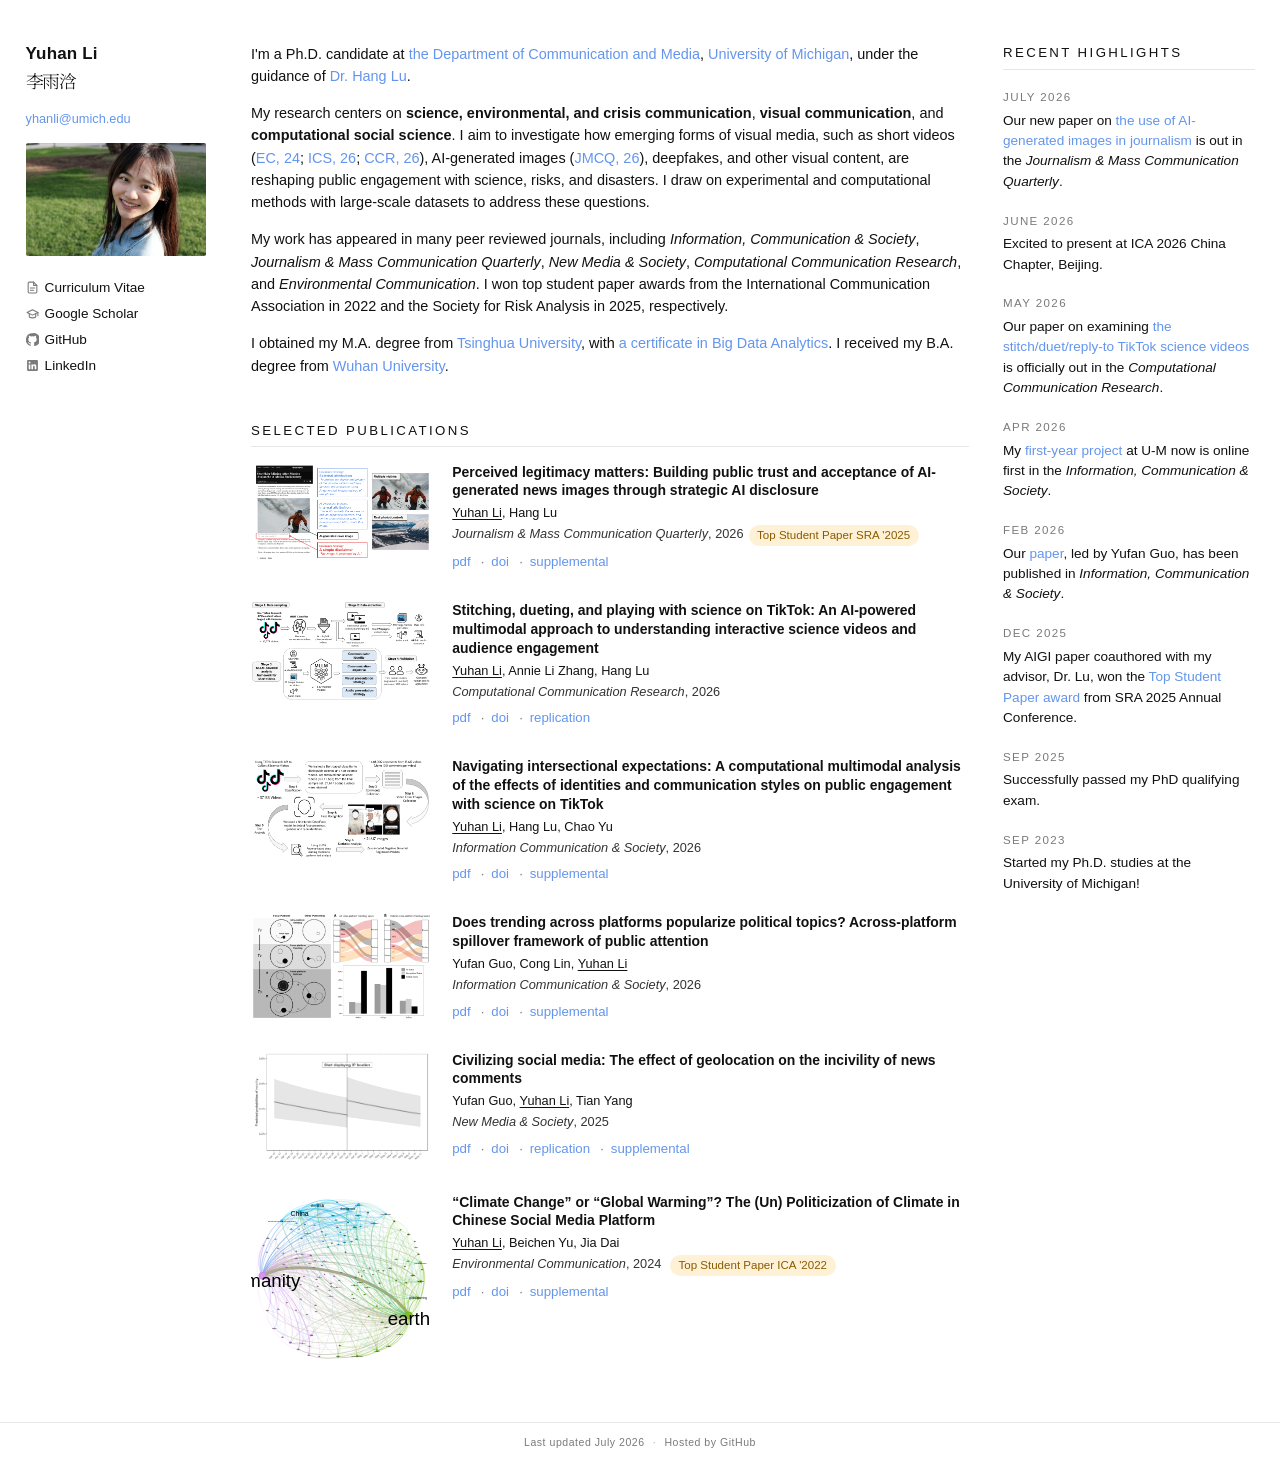
==== index.html @ 1b11efc3 "CV update" ====
<!DOCTYPE html>
<html lang="en">
<head>
  <meta charset="UTF-8" />
  <meta name="viewport" content="width=device-width, initial-scale=1.0" />

  <!-- Google Search Console ownership verification -->
  <meta name="google-site-verification" content="H9yh9WK4cH28uIV-vnP-kBdtT8scA686R8PiDE3SAw4" />

  <!-- ===== SEO: title & description shown in Google results ===== -->
  <title>Yuhan Li (李雨浛) — PhD Candidate, Communication and Media, University of Michigan</title>
  <meta name="description" content="Yuhan Li (李雨浛) is a PhD candidate in the Department of Communication and Media at the University of Michigan. Her research focuses on science, environmental, and crisis communication, and computational social science." />
  <meta name="keywords" content="Yuhan Li, 李雨浛, University of Michigan, UMich, PhD Communication, science communication, environmental communication, crisis communication, computational social science, Hang Lu" />
  <meta name="author" content="Yuhan Li" />
  <link rel="canonical" href="https://yuhanli1998.github.io/" />

  <!-- ===== Open Graph — controls the preview when link is shared on
                LinkedIn / Twitter / Facebook / iMessage ===== -->
  <meta property="og:type" content="profile" />
  <meta property="og:title" content="Yuhan Li (李雨浛) — PhD Candidate, University of Michigan" />
  <meta property="og:description" content="PhD candidate in Communication and Media at the University of Michigan. Research on science, environmental, and crisis communication, and computational social science." />
  <meta property="og:url" content="https://yuhanli1998.github.io/" />
  <meta property="og:image" content="https://yuhanli1998.github.io/images/portrait.jpg" />
  <meta property="og:locale" content="en_US" />
  <meta property="profile:first_name" content="Yuhan" />
  <meta property="profile:last_name" content="Li" />
  <meta name="twitter:card" content="summary_large_image" />
  <meta name="twitter:title" content="Yuhan Li — PhD Candidate, University of Michigan" />
  <meta name="twitter:description" content="Research on science, environmental, and crisis communication, and computational social science." />
  <meta name="twitter:image" content="https://yuhanli1998.github.io/images/portrait.jpg" />

  <!-- ===== Structured data (JSON-LD): tells Google "this page is
                about a person" and lists affiliations + linked profiles.
                Powers the Knowledge Panel / rich results. ===== -->
  <script type="application/ld+json">
  {
    "@context": "https://schema.org",
    "@type": "Person",
    "name": "Yuhan Li",
    "alternateName": "李雨浛",
    "url": "https://yuhanli1998.github.io/",
    "image": "https://yuhanli1998.github.io/images/portrait.jpg",
    "email": "mailto:yhanli@umich.edu",
    "jobTitle": "PhD Candidate",
    "worksFor": {
      "@type": "CollegeOrUniversity",
      "name": "University of Michigan",
      "url": "https://umich.edu/",
      "department": {
        "@type": "Organization",
        "name": "Department of Communication and Media",
        "url": "https://lsa.umich.edu/comm"
      }
    },
    "alumniOf": [
      { "@type": "CollegeOrUniversity", "name": "Tsinghua University", "url": "https://www.tsinghua.edu.cn/en/" },
      { "@type": "CollegeOrUniversity", "name": "Wuhan University", "url": "https://en.whu.edu.cn/" }
    ],
    "sameAs": [
      "https://scholar.google.com/citations?user=RsxFXWIAAAAJ&hl=en",
      "https://github.com/YuhanLi1998",
      "https://www.linkedin.com/in/yuhan-li-8a6a14276/"
    ]
  }
  </script>

  <!-- Favicon: shown in browser tabs / bookmarks -->
  <link rel="icon" type="image/png" href="images/favicon.png" />
  <link rel="icon" sizes="32x32" href="images/favicon.png" />
  <link rel="icon" sizes="192x192" href="images/favicon.png" />
  <link rel="apple-touch-icon" href="images/favicon.png" />

  <link rel="preconnect" href="https://fonts.googleapis.com" />
  <link rel="preconnect" href="https://fonts.gstatic.com" crossorigin />
  <link href="https://fonts.googleapis.com/css2?family=Noto+Serif+SC:wght@300;400&amp;text=%E6%9D%8E%E9%9B%A8%E6%B5%9B&amp;display=swap" rel="stylesheet" />
  <link rel="stylesheet" href="css/style.css" />
</head>
<body>

<div class="page">

  <!-- ========== LEFT SIDEBAR: IDENTITY ========== -->
  <aside class="sidebar-left">
    <h1 class="id-name">Yuhan Li</h1>
    <div class="zh-name" aria-label="李雨浛">李雨浛</div>
    <a class="id-email" href="mailto:yhanli@umich.edu">yhanli@umich.edu</a>

    <div class="id-photo">
      <img src="images/portrait.jpg" alt="Yuhan Li" />
    </div>

    <ul class="id-links">
      <li>
        <a href="assets/YL_CV_July.pdf" target="_blank" aria-label="Curriculum Vitae">
          <svg viewBox="0 0 24 24" fill="none" stroke="currentColor" stroke-width="2" stroke-linecap="round" stroke-linejoin="round" aria-hidden="true">
            <path d="M14 2H6a2 2 0 0 0-2 2v16a2 2 0 0 0 2 2h12a2 2 0 0 0 2-2V8z"/>
            <polyline points="14 2 14 8 20 8"/>
            <line x1="8" y1="13" x2="16" y2="13"/>
            <line x1="8" y1="17" x2="14" y2="17"/>
          </svg>
          Curriculum Vitae
        </a>
      </li>
      <li>
        <a href="https://scholar.google.com/citations?user=RsxFXWIAAAAJ&hl=en" target="_blank" rel="noopener" aria-label="Google Scholar">
          <svg viewBox="0 0 24 24" fill="none" stroke="currentColor" stroke-width="2" stroke-linecap="round" stroke-linejoin="round" aria-hidden="true">
            <path d="M22 10 12 5 2 10l10 5 10-5z"/>
            <path d="M6 12v5c0 1.7 2.7 3 6 3s6-1.3 6-3v-5"/>
            <line x1="22" y1="10" x2="22" y2="16"/>
          </svg>
          Google Scholar
        </a>
      </li>
      <li>
        <a href="https://github.com/YuhanLi1998" target="_blank" rel="noopener" aria-label="GitHub">
          <svg viewBox="0 0 24 24" fill="currentColor" aria-hidden="true">
            <path d="M12 .3a12 12 0 0 0-3.8 23.4c.6.1.8-.3.8-.6v-2c-3.3.7-4-1.6-4-1.6-.6-1.4-1.4-1.8-1.4-1.8-1-.7.1-.7.1-.7 1.2 0 1.9 1.2 1.9 1.2 1 1.8 2.8 1.3 3.5 1 .1-.8.4-1.3.7-1.6-2.7-.3-5.5-1.3-5.5-6 0-1.2.5-2.3 1.3-3.1-.2-.4-.6-1.6 0-3.2 0 0 1-.3 3.4 1.2a11.5 11.5 0 0 1 6 0c2.3-1.5 3.3-1.2 3.3-1.2.7 1.6.2 2.8.1 3.2.9.8 1.3 1.9 1.3 3.2 0 4.6-2.8 5.6-5.5 5.9.5.4.9 1.2.9 2.4v3.5c0 .3.2.7.8.6A12 12 0 0 0 12 .3"/>
          </svg>
          GitHub
        </a>
      </li>
      <li>
        <a href="https://www.linkedin.com/in/yuhan-li-8a6a14276/" target="_blank" rel="noopener" aria-label="LinkedIn">
          <svg viewBox="0 0 24 24" fill="currentColor" aria-hidden="true">
            <path d="M20.5 2h-17A1.5 1.5 0 0 0 2 3.5v17A1.5 1.5 0 0 0 3.5 22h17a1.5 1.5 0 0 0 1.5-1.5v-17A1.5 1.5 0 0 0 20.5 2zM8 19H5v-9h3zM6.5 8.25A1.75 1.75 0 1 1 8.3 6.5a1.78 1.78 0 0 1-1.8 1.75zM19 19h-3v-4.74c0-1.42-.6-1.93-1.38-1.93A1.74 1.74 0 0 0 13 14.19a.66.66 0 0 0 0 .14V19h-3v-9h2.9v1.3a3.11 3.11 0 0 1 2.7-1.4c1.55 0 3.36.86 3.36 3.66z"/>
          </svg>
          LinkedIn
        </a>
      </li>
    </ul>
  </aside>

  <!-- ========== MAIN CONTENT ========== -->
  <main class="main">

    <!-- ABOUT -->
    <section id="about" class="bio-text">
      <p>
        I'm a Ph.D. candidate at <a href="https://lsa.umich.edu/comm" target="_blank" rel="noopener">the Department of Communication and Media</a>,
        <a href="https://umich.edu/" target="_blank" rel="noopener">University of Michigan</a>,
        under the guidance of <a href="https://lsa.umich.edu/comm/people/regular-faculty/hang-lu.html" target="_blank" rel="noopener">Dr. Hang Lu</a>.
      </p>
      <p>
        My research centers on <strong>science, environmental, and crisis communication</strong>, 
        <strong>visual communication</strong>, and <strong>computational social science</strong>. 
        I aim to investigate how emerging forms of visual media, such as short videos (<a href="https://www.tandfonline.com/doi/full/10.1080/17524032.2024.2327069" target="_blank" rel="noopener">EC, 24</a>; 
        <a href="https://www.tandfonline.com/doi/full/10.1080/1369118X.2026.2659280" target="_blank" rel="noopener">ICS, 26</a>; 
        <a href="https://doi.org/10.5117/CCR2026.4.2.LI" target="_blank" rel="noopener">CCR, 26</a>), 
        AI-generated images (<a href="https://journals.sagepub.com/doi/abs/10.1177/10776990261462536" target="_blank" rel="noopener">JMCQ, 26</a>), deepfakes, and other visual content, 
        are reshaping public engagement with science, risks, and disasters. 
        I draw on experimental and computational methods with large-scale datasets to address these questions.
      </p>
      <p>
        My work has appeared in many peer reviewed journals, including <i>Information, Communication & Society</i>, 
        <i>Journalism & Mass Communication Quarterly</i>, <i>New Media & Society</i>, <i>Computational Communication Research</i>, 
        and <i>Environmental Communication</i>. I won top student paper awards from the International Communication 
        Association in 2022 and the Society for Risk Analysis in 2025, respectively.
      </p>
      <p>
        I obtained my M.A. degree from <a href="https://www.tsjc.tsinghua.edu.cn/en/" target="_blank" rel="noopener">Tsinghua University</a>,
        with <a href="https://bigdata.tsinghua.edu.cn/en/" target="_blank" rel="noopener">a certificate in Big Data Analytics</a>.
        I received my B.A. degree from <a href="https://journal.whu.edu.cn/en/intro/brief" target="_blank" rel="noopener">Wuhan University</a>.
     </p> 
    </section>

    <!-- SELECTED PUBLICATIONS -->
    <h2 class="section-header" id="publications">Selected Publications</h2>

    <article class="pub-item">
      <div class="pub-thumb tint-1">
        <!-- Replace with: <img src="images/paper1.png" alt="Paper 1 figure" /> -->
        <img src="images/AIGI.png" alt="AIGI figure" />
        <span class="pub-link-overlay" aria-hidden="true">
          <svg viewBox="0 0 24 24" aria-hidden="true">
            <circle cx="10.5" cy="10.5" r="6.5" />
            <path d="M15.5 15.5L20 20" />
            <path d="M7.5 10.5h6" />
            <path d="M10.5 7.5v6" />
          </svg>
        </span>
      </div>
      <div class="pub-body">
        <h3>Perceived legitimacy matters: Building public trust and acceptance of AI-generated news images through strategic AI disclosure</h3>
        <p class="pub-authors">
          <span class="me">Yuhan Li</span>, Hang Lu
        </p>
        <p class="pub-venue"><i>Journalism & Mass Communication Quarterly</i>, 2026<span class="pub-badge best">Top Student Paper SRA '2025</span></p>
        <p class="pub-links">
          <a href="assets/li-lu-2026-perceived-legitimacy-matters-building-public-trust-and-acceptance-of-ai-generated-news-images-through.pdf">pdf</a>
          <a href="https://journals.sagepub.com/doi/abs/10.1177/10776990261462536">doi</a>
          <a href="assets/li-lu-2026-sj-docx-1-jmq-10.1177_10776990261462536.docx">supplemental</a>
        </p>
      </div>
    </article>

        <article class="pub-item">
      <div class="pub-thumb tint-2">
        <img src="images/CCR_science.png" alt="CCR science figure" />
        <span class="pub-link-overlay" aria-hidden="true">
          <svg viewBox="0 0 24 24" aria-hidden="true">
            <circle cx="10.5" cy="10.5" r="6.5" />
            <path d="M15.5 15.5L20 20" />
            <path d="M7.5 10.5h6" />
            <path d="M10.5 7.5v6" />
          </svg>
        </span>
      </div>
      <div class="pub-body">
        <h3>Stitching, dueting, and playing with science on TikTok: An AI-powered multimodal approach to understanding interactive science videos and audience engagement</h3>
        <p class="pub-authors">
          <span class="me">Yuhan Li</span>, Annie Li Zhang, Hang Lu
        </p>
        <p class="pub-venue"><i>Computational Communication Research</i>, 2026</p>
        <p class="pub-links">
          <a href="assets/CCR2026.4.2.LI.pdf">pdf</a>
          <a href="https://doi.org/10.5117/CCR2026.4.2.LI">doi</a>
          <a href="https://osf.io/rwz8q/overview">replication</a>
        </p>
      </div>
    </article>

    <article class="pub-item">
      <div class="pub-thumb tint-1">
        <!-- Replace with: <img src="images/paper1.png" alt="Paper 1 figure" /> -->
        <img src="images/ICS_identity.png" alt="ICS Identity figure" />
        <span class="pub-link-overlay" aria-hidden="true">
          <svg viewBox="0 0 24 24" aria-hidden="true">
            <circle cx="10.5" cy="10.5" r="6.5" />
            <path d="M15.5 15.5L20 20" />
            <path d="M7.5 10.5h6" />
            <path d="M10.5 7.5v6" />
          </svg>
        </span>
      </div>
      <div class="pub-body">
        <h3>Navigating intersectional expectations: A computational multimodal analysis of the effects of identities and communication styles on public engagement with science on TikTok</h3>
        <p class="pub-authors">
          <span class="me">Yuhan Li</span>, Hang Lu, Chao Yu
        </p>
        <p class="pub-venue">
          <i>Information Communication & Society</i>, 2026
        </p>
        <p class="pub-links">
          <a href="assets/Navigating intersectional expectations  a computational multimodal analysis of the effects of identities and communication styles on public engagement.pdf">pdf</a>
          <a href="https://www.tandfonline.com/doi/full/10.1080/1369118X.2026.2659280">doi</a>
          <a href="assets/rics_a_2659280_sm1863.docx">supplemental</a>
        </p>
      </div>
    </article>

        <article class="pub-item">
      <div class="pub-thumb tint-1">
        <!-- Replace with: <img src="images/paper1.png" alt="Paper 1 figure" /> -->
        <img src="images/ICS_attention.png" alt="ICS Attention figure" />
        <span class="pub-link-overlay" aria-hidden="true">
          <svg viewBox="0 0 24 24" aria-hidden="true">
            <circle cx="10.5" cy="10.5" r="6.5" />
            <path d="M15.5 15.5L20 20" />
            <path d="M7.5 10.5h6" />
            <path d="M10.5 7.5v6" />
          </svg>
        </span>
      </div>
      <div class="pub-body">
        <h3>Does trending across platforms popularize political topics? Across-platform spillover framework of public attention</h3>
        <p class="pub-authors">
          Yufan Guo, Cong Lin, <span class="me">Yuhan Li</span>
        </p>
        <p class="pub-venue">
          <i>Information Communication & Society</i>, 2026
        </p>
        <p class="pub-links">
          <a href="assets/Does trending across platforms popularize political topics  A cross-platform spillover framework of public attention.pdf">pdf</a>
          <a href="https://doi.org/10.1080/1369118X.2026.2633216">doi</a>
          <a href="assets/rics_a_2633216_sm5139.docx">supplemental</a>
        </p>
      </div>
    </article>

    <article class="pub-item">
      <div class="pub-thumb tint-3">
        <img src="images/NMS_IP.png" alt="NMS IP figure" />
        <span class="pub-link-overlay" aria-hidden="true">
          <svg viewBox="0 0 24 24" aria-hidden="true">
            <circle cx="10.5" cy="10.5" r="6.5" />
            <path d="M15.5 15.5L20 20" />
            <path d="M7.5 10.5h6" />
            <path d="M10.5 7.5v6" />
          </svg>
        </span>
      </div>
      <div class="pub-body">
        <h3>Civilizing social media: The effect of geolocation on the incivility of news comments</h3>
        <p class="pub-authors">
          Yufan Guo, <span class="me">Yuhan Li</span>, Tian Yang
        </p>
        <p class="pub-venue">
          <i>New Media & Society</i>, 2025
        </p>
        <p class="pub-links">
          <a href="assets/guo-et-al-2023-civilizing-social-media-the-effect-of-geolocation-on-the-incivility-of-news-comments.pdf">pdf</a>
          <a href="https://journals.sagepub.com/doi/10.1177/14614448231218989">doi</a>
          <a href="https://osf.io/4qnte/">replication</a>
          <a href="assets/guo-et-al-2023-supplemental.docx">supplemental</a>
        </p>
      </div>
    </article>

    <article class="pub-item">
      <div class="pub-thumb tint-4">
        <img src="images/EC_climate.svg" alt="EC climate figure" />
        <span class="pub-link-overlay" aria-hidden="true">
          <svg viewBox="0 0 24 24" aria-hidden="true">
            <circle cx="10.5" cy="10.5" r="6.5" />
            <path d="M15.5 15.5L20 20" />
            <path d="M7.5 10.5h6" />
            <path d="M10.5 7.5v6" />
          </svg>
        </span>
      </div>
      <div class="pub-body">
        <h3>“Climate Change” or “Global Warming”? The (Un) Politicization of Climate in Chinese Social Media Platform</h3>
        <p class="pub-authors">
          <span class="me">Yuhan Li</span>, Beichen Yu, Jia Dai
        </p>
        <p class="pub-venue"><i>Environmental Communication</i>, 2024 <span class="pub-badge best">Top Student Paper ICA '2022</span></p>
        <p class="pub-links">
          <a href="assets/Climate Change  or  Global Warming   The  Un Politicization of Climate in Chinese Social Media Platform.pdf">pdf</a>
          <a href="https://www.tandfonline.com/doi/full/10.1080/17524032.2024.2327069">doi</a>
          <a href="https://www.tandfonline.com/doi/suppl/10.1080/17524032.2024.2327069?scroll=top">supplemental</a>
        </p>
      </div>
    </article>

  </main>

  <!-- ========== RIGHT SIDEBAR: NEWS ========== -->
  <aside class="sidebar-right" id="news">
    <h3 class="news-header">Recent Highlights</h3>

    <div class="news-item">
      <p class="news-date">July 2026</p>
      <p>Our new paper on <a href="https://journals.sagepub.com/doi/abs/10.1177/10776990261462536">the use of AI-generated images in journalism</a> is out in the <i>Journalism & Mass Communication Quarterly</i>.</p>
    </div>

    <div class="news-item">
      <p class="news-date">June 2026</p>
      <p>Excited to present at ICA 2026 China Chapter, Beijing.</p>
    </div>

    <div class="news-item">
      <p class="news-date">May 2026</p>
      <p>Our paper on examining <a href="https://doi.org/10.5117/CCR2026.4.2.LI">the stitch/duet/reply-to TikTok science videos</a> is officially out in the <i>Computational Communication Research</i>.</p>
    </div>

    <div class="news-item">
      <p class="news-date">Apr 2026</p>
      <p>My <a href="https://www.tandfonline.com/doi/full/10.1080/1369118X.2026.2659280">first-year project</a> at U-M now is online first in the <i>Information, Communication & Society</i>.</p>
    </div>

    <div class="news-item">
      <p class="news-date">Feb 2026</p>
      <p>Our <a href="https://www.tandfonline.com/doi/full/10.1080/1369118X.2026.2633216">paper</a>, led by Yufan Guo, has been published in <i>Information, Communication & Society</i>.</p>
    </div>

    <div class="news-item">
      <p class="news-date">Dec 2025</p>
      <p>My AIGI paper coauthored with my advisor, Dr. Lu, won the <a href="https://www.sra.org/risk-analysis-specialty-groups/risk-communication/student-paper-competition/">Top Student Paper award</a> from SRA 2025 Annual Conference.</p>
    </div>

    <div class="news-item">
      <p class="news-date">Sep 2025</p>
      <p>Successfully passed my PhD qualifying exam.</p>
    </div>

    <div class="news-item">
      <p class="news-date">Sep 2023</p>
      <p>Started my Ph.D. studies at the University of Michigan!</p>
    </div>

  </aside>

</div>

<footer class="site-footer">
  <p>
    Last updated <time datetime="2026-07">July 2026</time>
    <span class="dot" aria-hidden="true">·</span>
    Hosted by GitHub</a>
  </p>
</footer>

<script src="js/main.js"></script>
</body>
</html>
---- css/style.css ----
/* ============================================
   Academic Portfolio — Single-page, three-column.
   White bg, black text, UMich dark-blue accent.
   ============================================ */

:root {
  --bg: #ffffff;
  --ink: #111111;
  --ink-soft: #333333;
  --ink-muted: #7a7a7a;
  --line-soft: #e6e6e6;

  /* Cornflower blue accent */
  --accent: #6495ED;            /* cornflower blue — links, highlights */
  --accent-strong: #4a7fd1;     /* darker hover */
  --accent-bg: #eef3fd;         /* soft tinted background */
  --accent-bg-border: #c8d6f5;  /* soft border */
  --accent-tint-rgb: 100, 149, 237; /* for rgba() overlays */

  --sans: -apple-system, BlinkMacSystemFont, "Segoe UI", "Helvetica Neue",
          Helvetica, Arial, "PingFang SC", "Hiragino Sans GB",
          "Microsoft YaHei", sans-serif;
}

* { margin: 0; padding: 0; box-sizing: border-box; }

html {
  scroll-behavior: smooth;
  font-size: 17px;            /* GLOBAL font size — tune this one value
                                 (14.5 was the previous small default; raise
                                 to 18–20 for even larger text) */
}

body {
  font-family: var(--sans);
  background: var(--bg);
  color: var(--ink);
  line-height: 1.45;           /* reduced from 1.65 */
  font-weight: 400;
  -webkit-font-smoothing: antialiased;
  -moz-osx-font-smoothing: grayscale;
}

/* Tabular numerals — aligns dates / years / venue numbers vertically */
.news-date,
.pub-venue,
.pub-badge,
.site-footer time { font-variant-numeric: tabular-nums; }

a {
  color: var(--accent);
  text-decoration: none;
  background-image: linear-gradient(var(--accent-strong), var(--accent-strong));
  background-repeat: no-repeat;
  background-position: 0 100%;
  background-size: 0 1px;
  padding-bottom: 1px;
  transition: background-size 0.28s cubic-bezier(0.65, 0, 0.35, 1),
              color 0.18s ease;
}
a:hover {
  color: var(--accent-strong);
  background-size: 100% 1px;
  text-decoration: none;
}

/* Links that own their interaction (sidebar, pub chips, hover overlay, etc.)
   opt out of the gradient underline so they stay visually distinct. */
.id-links a,
.pub-link-overlay,
.pub-links a,
.site-footer a,
.news-header a { background-image: none; padding-bottom: 0; }

img { max-width: 100%; display: block; }

/* ============================================
   Layout — three columns with outer breathing room
   ============================================ */
.page {
  max-width: 1400px;
  margin: 0 auto;
  padding: 2.5rem 1rem 1rem;   /* extra horizontal padding */
  display: grid;
  /* middle column is now capped at 720px so there's no dead space
     between the bio and the Recent Highlights column */
  grid-template-columns: 200px minmax(0, 720px) 260px;
  column-gap: 2rem;            /* tighter left-to-main spacing */
  row-gap: 2rem;
  align-items: start;
  justify-content: center;     /* center the three columns within the page */
}

.sidebar-left,
.sidebar-right {
  position: sticky;
  top: 2.5rem;
  align-self: start;
}

.sidebar-left  { padding-left: 0.5rem; }
.sidebar-right { padding-right: 0.5rem; }

.sidebar-right {
  padding-right: 0.5rem;
  /* No max-height / overflow — let the column grow with its content. */
}

/* ============================================
   Left sidebar — identity
   ============================================ */
.id-name {
  font-size: 1rem;
  font-weight: 600;
  letter-spacing: 0.01em;
  line-height: 1.25;
  color: var(--ink);
  margin-bottom: 0.5rem;
}

.id-email {
  display: inline-block;      /* shrink to text width so hover underline
                                 doesn't stretch across the sidebar */
  font-size: 0.75rem;
  color: var(--accent);
  margin-bottom: 0.85rem;
  word-break: break-all;
}

/* Chinese name — thin, elegant serif; tight letter-spacing */
.zh-name {
  display: block;
  margin-top: -0.15rem;
  margin-bottom: 0.85rem;
  color: var(--ink);
  font-family: "Noto Serif SC", "Source Han Serif SC", "Songti SC",
               "STSong", "Microsoft YaHei", serif;
  font-weight: 300;
  font-size: 1.05rem;
  letter-spacing: -0.06em;
  line-height: 1.2;
}

.id-photo {
  width: 100%;
  max-width: 180px;      /* 1.2× the previous 150px */
  aspect-ratio: 16 / 10;
  background: #f0f0f0;
  overflow: hidden;
  border-radius: 2px;
  margin-bottom: 1.15rem;
}
.id-photo img {
  width: 100%;
  height: 100%;
  object-fit: cover;
  object-position: 62% center; /* bias right so the face is centered */
  display: block;
}

.id-links {
  list-style: none;
  font-size: 0.8rem;
  line-height: 1.75;
}
.id-links li a {
  color: var(--ink);
  display: inline-flex;
  align-items: center;
  gap: 0.45em;
}
.id-links li a:hover { color: var(--accent); text-decoration: none; }
.id-links .arrow { color: var(--ink-muted); margin-left: 0.15em; }
.id-links li svg {
  width: 13px;
  height: 13px;
  flex-shrink: 0;
  color: var(--ink-muted);
  transition: color 0.18s ease;
}
.id-links li a:hover svg { color: var(--accent); }

/* ============================================
   Main content
   ============================================ */
.main { max-width: 720px; }

.highlight-box {
  background: var(--accent-bg);
  border: 1px solid var(--accent-bg-border);
  border-radius: 3px;
  padding: 0.8rem 1rem;
  margin-bottom: 1.5rem;
  font-size: 0.85rem;
  line-height: 1.45;
}
.highlight-box strong {
  display: block;
  font-size: 0.88rem;
  margin-bottom: 0.3rem;
  color: var(--ink);
}

.bio-text p {
  font-size: 0.85rem;
  line-height: 1.55;
  color: var(--ink);
  margin-bottom: 0.85rem;
}
.bio-text strong { font-weight: 600; }

.research-interests {
  font-style: italic;
  color: var(--ink-soft);
  font-size: 0.85rem;
  margin-top: 0.85rem;
}

.section-header {
  font-size: 0.78rem;
  font-weight: 500;
  letter-spacing: 0.18em;
  text-transform: uppercase;
  color: var(--ink);
  margin: 2.6rem 0 0.9rem;   /* breathing room above section titles */
  padding-bottom: 0.35rem;
  border-bottom: 1px solid var(--line-soft);
}

/* ============================================
   Publications
   ============================================ */
.pub-item {
  display: grid;
  grid-template-columns: 180px 1fr;
  gap: 1.25rem;
  margin-bottom: 1.75rem;
  align-items: start;
}

.pub-thumb {
  position: relative;
  background: transparent;
  border: none;
  overflow: hidden;
  border-radius: 2px;
  cursor: zoom-in;       /* signals click-to-enlarge */
}
.pub-thumb:focus-visible {
  outline: 2px solid var(--accent);
  outline-offset: 2px;
}
.pub-thumb img {
  width: 100%;
  height: auto;                 /* height follows each image's natural aspect ratio */
  display: block;
  /* Just a gentle desaturation — keeps original hues, quiets them down.
     Restores to full saturation on hover. */
  filter: saturate(0.75) brightness(1.03);
  transition: filter 0.4s ease;
}
.pub-item:hover .pub-thumb img { filter: none; }

/* Hover-reveal: no tint over the image — just the centered circular
   chip holding the zoom-in magnifier icon. Purely visual — the click
   handler lives on .pub-thumb (see js/main.js). */
.pub-link-overlay {
  position: absolute;
  inset: 0;                               /* covers the whole thumb */
  display: flex;
  align-items: center;
  justify-content: center;
  background: transparent;
  opacity: 0;
  transition: opacity 0.25s ease;
  z-index: 2;
  pointer-events: none;                   /* let clicks pass through to .pub-thumb */
}
.pub-item:hover .pub-link-overlay,
.pub-thumb:focus-visible .pub-link-overlay {
  opacity: 1;
}

/* Circular white chip behind the icon */
.pub-link-overlay::before {
  content: "";
  position: absolute;
  width: 34px;
  height: 34px;
  border-radius: 50%;
  background: rgba(255, 255, 255, 0.82);
  backdrop-filter: blur(2px);
  -webkit-backdrop-filter: blur(2px);
  box-shadow: 0 1px 3px rgba(0, 0, 0, 0.08);
  transition: transform 0.25s ease, background 0.2s ease;
}
.pub-link-overlay:hover::before {
  transform: scale(1.08);
  background: rgba(255, 255, 255, 0.95);
}

.pub-link-overlay svg {
  position: relative;  /* above the ::before chip */
  z-index: 1;
  width: 14px;
  height: 14px;
  stroke: #2c4a7d;     /* darker cornflower tone so icon reads against chip */
  fill: none;
  stroke-width: 1.9;
  stroke-linecap: round;
  stroke-linejoin: round;
  transition: stroke 0.15s ease;
}
.pub-link-overlay:hover svg { stroke: #1f3a66; }

.pub-body h3 {
  font-size: 0.82rem;
  font-weight: 600;
  line-height: 1.35;
  margin-bottom: 0.25rem;
  color: var(--ink);
}
.pub-authors {
  font-size: 0.75rem;
  color: var(--ink);
  margin-bottom: 0.15rem;
  line-height: 1.45;
}
.pub-authors .me {
  text-decoration: underline;
  text-underline-offset: 2px;
  text-decoration-thickness: 1px;
  font-weight: 500;
}
.pub-venue {
  font-size: 0.75rem;
  color: var(--ink-soft);
  margin-bottom: 0.4rem;
}
.pub-badge {
  display: inline-block;
  background: #fff6d5;
  color: #7a5a00;
  font-size: 0.68rem;
  padding: 0.1rem 0.5rem;
  border-radius: 999px;
  margin-left: 0.3rem;
  vertical-align: middle;
  font-weight: 500;
}
.pub-badge.best   { background: #fef1d5; color: #8a5a00; }
.pub-badge.impact { background: #fde1d1; color: #9a4a1a; }

.pub-abstract {
  font-size: 0.70rem;
  color: var(--ink-soft);
  font-style: italic;
  line-height: 1.45;
  margin-bottom: 0.45rem;
}
.pub-links {
  display: flex;
  flex-wrap: wrap;
  gap: 0.1rem 0.6rem;
  font-size: 0.78rem;
  color: var(--accent);
}
.pub-links a {
  display: inline-flex;
  align-items: center;
  color: var(--accent);
}
.pub-links a::before {
  content: "·";
  margin-right: 0.4rem;
  color: var(--ink-muted);
}
.pub-links a:first-child::before { content: none; }

/* ============================================
   Right sidebar — news
   ============================================ */
.news-header {
  font-size: 0.78rem;
  font-weight: 500;
  letter-spacing: 0.18em;
  text-transform: uppercase;
  color: var(--ink);
  margin-bottom: 1.15rem;
  padding-bottom: 0.4rem;
  border-bottom: 1px solid var(--line-soft);
}
.news-item {
  margin-bottom: 1.2rem;
  font-size: 0.8rem;
  line-height: 1.5;
  color: var(--ink);
}
.news-date {
  font-size: 0.68rem;
  letter-spacing: 0.12em;
  text-transform: uppercase;
  color: var(--ink-muted);
  margin-bottom: 0.25rem;
}

/* ============================================
   Responsive
   ============================================ */
@media (max-width: 1100px) {
  .page {
    grid-template-columns: 180px minmax(0, 1fr);
    column-gap: 2rem;
    row-gap: 1.5rem;
    padding: 2rem 3rem 3rem;
  }
  /* Unstick the left sidebar so it doesn't overlap the right sidebar
     when the right column collapses to a full-width row below. */
  .sidebar-left {
    position: static;
  }
  .sidebar-right {
    grid-column: 1 / -1;
    position: static;
    max-height: none;
    overflow-y: visible;
    border-top: 1px solid var(--line-soft);
    margin-top: 2.5rem;
    padding-top: 1.5rem;
  }
}

@media (max-width: 700px) {
  .page {
    grid-template-columns: 1fr;
    padding: 1.5rem 1.25rem 2.5rem;
    gap: 1.5rem;
  }
  .sidebar-left {
    position: static;
    display: grid;
    grid-template-columns: 110px 1fr;
    gap: 1rem;
    align-items: center;
    padding-left: 0;
  }
  .id-name  { margin-bottom: 0.25rem; }
  .id-email { margin-bottom: 0.25rem; }
  .id-photo {
    width: 110px;
    max-width: 110px;
    aspect-ratio: 16 / 10;
    margin-bottom: 0;
    grid-row: 1 / span 3;
  }
  .id-links { grid-column: 2; }
  .pub-item {
    grid-template-columns: 130px 1fr;
    gap: 0.85rem;
  }
  .sidebar-right {
    margin-top: 1.5rem;
    padding-top: 1.25rem;
    padding-right: 0;
  }
  .section-header { margin-top: 2rem; }
}

/* Legacy placeholder tint classes — no-op now that images fill the box. */
.tint-1,
.tint-2,
.tint-3,
.tint-4 { background: transparent; }

/* ============================================
   Site footer — tiny meta line
   ============================================ */
.site-footer {
  margin: 0.5rem 0 0;
  padding: 0.75rem 1rem 0.9rem;
  border-top: 1px solid var(--line-soft);
  text-align: center;
  color: var(--ink-muted);
  font-size: 0.62rem;
  letter-spacing: 0.05em;
  line-height: 1.3;
}
.site-footer p { margin: 0; }
.site-footer .dot { margin: 0 0.45em; opacity: 0.6; }
.site-footer a { color: var(--ink-muted); }
.site-footer a:hover { color: var(--accent-strong); }

@media (max-width: 900px) {
  .site-footer { padding: 0.65rem 1rem 0.85rem; }
}

/* ============================================
   Lightbox — full-screen figure preview
   ============================================ */
.lightbox {
  position: fixed;
  inset: 0;
  background: rgba(0, 0, 0, 0.88);
  display: flex;
  align-items: center;
  justify-content: center;
  padding: 2.5rem;
  z-index: 1000;
  opacity: 0;
  visibility: hidden;
  transition: opacity 0.25s ease, visibility 0.25s ease;
  cursor: zoom-out;
}
.lightbox.open {
  opacity: 1;
  visibility: visible;
}
.lightbox img {
  max-width: 100%;
  max-height: 100%;
  width: auto;
  height: auto;
  object-fit: contain;
  background: #fff;
  border-radius: 4px;
  box-shadow: 0 20px 60px rgba(0, 0, 0, 0.4);
  cursor: default;
  transform: scale(0.96);
  transition: transform 0.25s ease;
}
.lightbox.open img {
  transform: scale(1);
}
.lightbox-close {
  position: absolute;
  top: 1.25rem;
  right: 1.25rem;
  width: 40px;
  height: 40px;
  border: 0;
  border-radius: 50%;
  background: rgba(255, 255, 255, 0.15);
  color: #fff;
  font-size: 1.5rem;
  line-height: 1;
  cursor: pointer;
  display: flex;
  align-items: center;
  justify-content: center;
  transition: background 0.2s ease, transform 0.2s ease;
  padding: 0;
}
.lightbox-close:hover {
  background: rgba(255, 255, 255, 0.3);
  transform: scale(1.05);
}
.lightbox-close:focus-visible {
  outline: 2px solid #fff;
  outline-offset: 2px;
}
@media (max-width: 700px) {
  .lightbox { padding: 1rem; }
  .lightbox-close { top: 0.75rem; right: 0.75rem; }
}
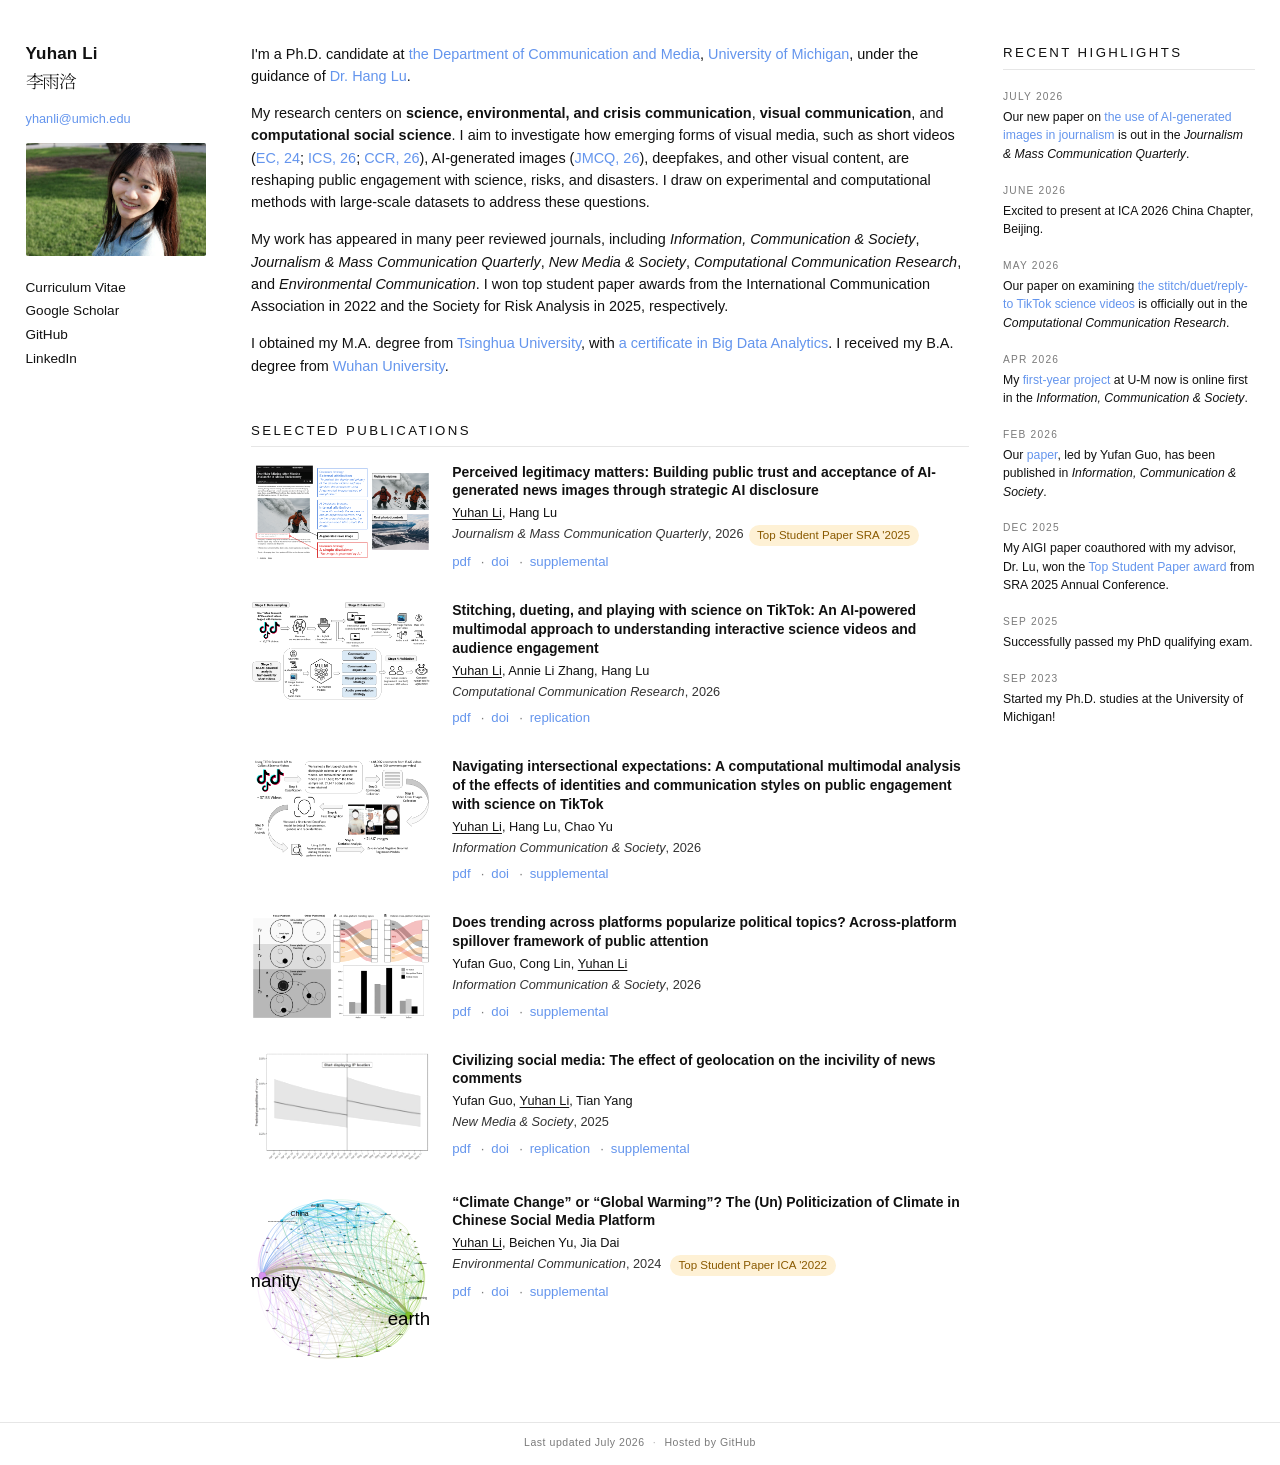
==== commit 2a061ed3: "CV change" ====
--- a/index.html
+++ b/index.html
@@ -8,16 +8,16 @@
   <meta name="google-site-verification" content="H9yh9WK4cH28uIV-vnP-kBdtT8scA686R8PiDE3SAw4" />
 
   <!-- ===== SEO: title & description shown in Google results ===== -->
-  <title>Yuhan Li (李雨浛) — PhD Candidate, Communication and Media, University of Michigan</title>
-  <meta name="description" content="Yuhan Li (李雨浛) is a PhD candidate in the Department of Communication and Media at the University of Michigan. Her research focuses on science, environmental, and crisis communication, and computational social science." />
-  <meta name="keywords" content="Yuhan Li, 李雨浛, University of Michigan, UMich, PhD Communication, science communication, environmental communication, crisis communication, computational social science, Hang Lu" />
+  <title>Yuhan Li — PhD Candidate, Communication and Media, University of Michigan</title>
+  <meta name="description" content="Yuhan Li is a PhD candidate in the Department of Communication and Media at the University of Michigan. Her research focuses on science, environmental, and crisis communication, and computational social science." />
+  <meta name="keywords" content="Yuhan Li, University of Michigan, UMich, PhD Communication, science communication, environmental communication, crisis communication, computational social science, Hang Lu" />
   <meta name="author" content="Yuhan Li" />
   <link rel="canonical" href="https://yuhanli1998.github.io/" />
 
   <!-- ===== Open Graph — controls the preview when link is shared on
                 LinkedIn / Twitter / Facebook / iMessage ===== -->
   <meta property="og:type" content="profile" />
-  <meta property="og:title" content="Yuhan Li (李雨浛) — PhD Candidate, University of Michigan" />
+  <meta property="og:title" content="Yuhan Li — PhD Candidate, University of Michigan" />
   <meta property="og:description" content="PhD candidate in Communication and Media at the University of Michigan. Research on science, environmental, and crisis communication, and computational social science." />
   <meta property="og:url" content="https://yuhanli1998.github.io/" />
   <meta property="og:image" content="https://yuhanli1998.github.io/images/portrait.jpg" />
@@ -37,7 +37,6 @@
     "@context": "https://schema.org",
     "@type": "Person",
     "name": "Yuhan Li",
-    "alternateName": "李雨浛",
     "url": "https://yuhanli1998.github.io/",
     "image": "https://yuhanli1998.github.io/images/portrait.jpg",
     "email": "mailto:yhanli@umich.edu",
@@ -90,43 +89,10 @@
     </div>
 
     <ul class="id-links">
-      <li>
-        <a href="assets/YL_CV_July.pdf" target="_blank" aria-label="Curriculum Vitae">
-          <svg viewBox="0 0 24 24" fill="none" stroke="currentColor" stroke-width="2" stroke-linecap="round" stroke-linejoin="round" aria-hidden="true">
-            <path d="M14 2H6a2 2 0 0 0-2 2v16a2 2 0 0 0 2 2h12a2 2 0 0 0 2-2V8z"/>
-            <polyline points="14 2 14 8 20 8"/>
-            <line x1="8" y1="13" x2="16" y2="13"/>
-            <line x1="8" y1="17" x2="14" y2="17"/>
-          </svg>
-          Curriculum Vitae
-        </a>
-      </li>
-      <li>
-        <a href="https://scholar.google.com/citations?user=RsxFXWIAAAAJ&hl=en" target="_blank" rel="noopener" aria-label="Google Scholar">
-          <svg viewBox="0 0 24 24" fill="none" stroke="currentColor" stroke-width="2" stroke-linecap="round" stroke-linejoin="round" aria-hidden="true">
-            <path d="M22 10 12 5 2 10l10 5 10-5z"/>
-            <path d="M6 12v5c0 1.7 2.7 3 6 3s6-1.3 6-3v-5"/>
-            <line x1="22" y1="10" x2="22" y2="16"/>
-          </svg>
-          Google Scholar
-        </a>
-      </li>
-      <li>
-        <a href="https://github.com/YuhanLi1998" target="_blank" rel="noopener" aria-label="GitHub">
-          <svg viewBox="0 0 24 24" fill="currentColor" aria-hidden="true">
-            <path d="M12 .3a12 12 0 0 0-3.8 23.4c.6.1.8-.3.8-.6v-2c-3.3.7-4-1.6-4-1.6-.6-1.4-1.4-1.8-1.4-1.8-1-.7.1-.7.1-.7 1.2 0 1.9 1.2 1.9 1.2 1 1.8 2.8 1.3 3.5 1 .1-.8.4-1.3.7-1.6-2.7-.3-5.5-1.3-5.5-6 0-1.2.5-2.3 1.3-3.1-.2-.4-.6-1.6 0-3.2 0 0 1-.3 3.4 1.2a11.5 11.5 0 0 1 6 0c2.3-1.5 3.3-1.2 3.3-1.2.7 1.6.2 2.8.1 3.2.9.8 1.3 1.9 1.3 3.2 0 4.6-2.8 5.6-5.5 5.9.5.4.9 1.2.9 2.4v3.5c0 .3.2.7.8.6A12 12 0 0 0 12 .3"/>
-          </svg>
-          GitHub
-        </a>
-      </li>
-      <li>
-        <a href="https://www.linkedin.com/in/yuhan-li-8a6a14276/" target="_blank" rel="noopener" aria-label="LinkedIn">
-          <svg viewBox="0 0 24 24" fill="currentColor" aria-hidden="true">
-            <path d="M20.5 2h-17A1.5 1.5 0 0 0 2 3.5v17A1.5 1.5 0 0 0 3.5 22h17a1.5 1.5 0 0 0 1.5-1.5v-17A1.5 1.5 0 0 0 20.5 2zM8 19H5v-9h3zM6.5 8.25A1.75 1.75 0 1 1 8.3 6.5a1.78 1.78 0 0 1-1.8 1.75zM19 19h-3v-4.74c0-1.42-.6-1.93-1.38-1.93A1.74 1.74 0 0 0 13 14.19a.66.66 0 0 0 0 .14V19h-3v-9h2.9v1.3a3.11 3.11 0 0 1 2.7-1.4c1.55 0 3.36.86 3.36 3.66z"/>
-          </svg>
-          LinkedIn
-        </a>
-      </li>
+      <li><a href="assets/YL_CV_July.pdf" target="_blank">Curriculum Vitae</a></li>
+      <li><a href="https://scholar.google.com/citations?user=RsxFXWIAAAAJ&hl=en" target="_blank" rel="noopener">Google Scholar</a></li>
+      <li><a href="https://github.com/YuhanLi1998" target="_blank" rel="noopener">GitHub</a></li>
+      <li><a href="https://www.linkedin.com/in/yuhan-li-8a6a14276/" target="_blank" rel="noopener">LinkedIn</a></li>
     </ul>
   </aside>
 
--- a/css/style.css
+++ b/css/style.css
@@ -163,22 +163,9 @@
   font-size: 0.8rem;
   line-height: 1.75;
 }
-.id-links li a {
-  color: var(--ink);
-  display: inline-flex;
-  align-items: center;
-  gap: 0.45em;
-}
+.id-links li a { color: var(--ink); }
 .id-links li a:hover { color: var(--accent); text-decoration: none; }
 .id-links .arrow { color: var(--ink-muted); margin-left: 0.15em; }
-.id-links li svg {
-  width: 13px;
-  height: 13px;
-  flex-shrink: 0;
-  color: var(--ink-muted);
-  transition: color 0.18s ease;
-}
-.id-links li a:hover svg { color: var(--accent); }
 
 /* ============================================
    Main content
@@ -391,17 +378,17 @@
   border-bottom: 1px solid var(--line-soft);
 }
 .news-item {
-  margin-bottom: 1.2rem;
-  font-size: 0.8rem;
+  margin-bottom: 1.15rem;
+  font-size: 0.72rem;
   line-height: 1.5;
   color: var(--ink);
 }
 .news-date {
-  font-size: 0.68rem;
+  font-size: 0.6rem;
   letter-spacing: 0.12em;
   text-transform: uppercase;
   color: var(--ink-muted);
-  margin-bottom: 0.25rem;
+  margin-bottom: 0.22rem;
 }
 
 /* ============================================
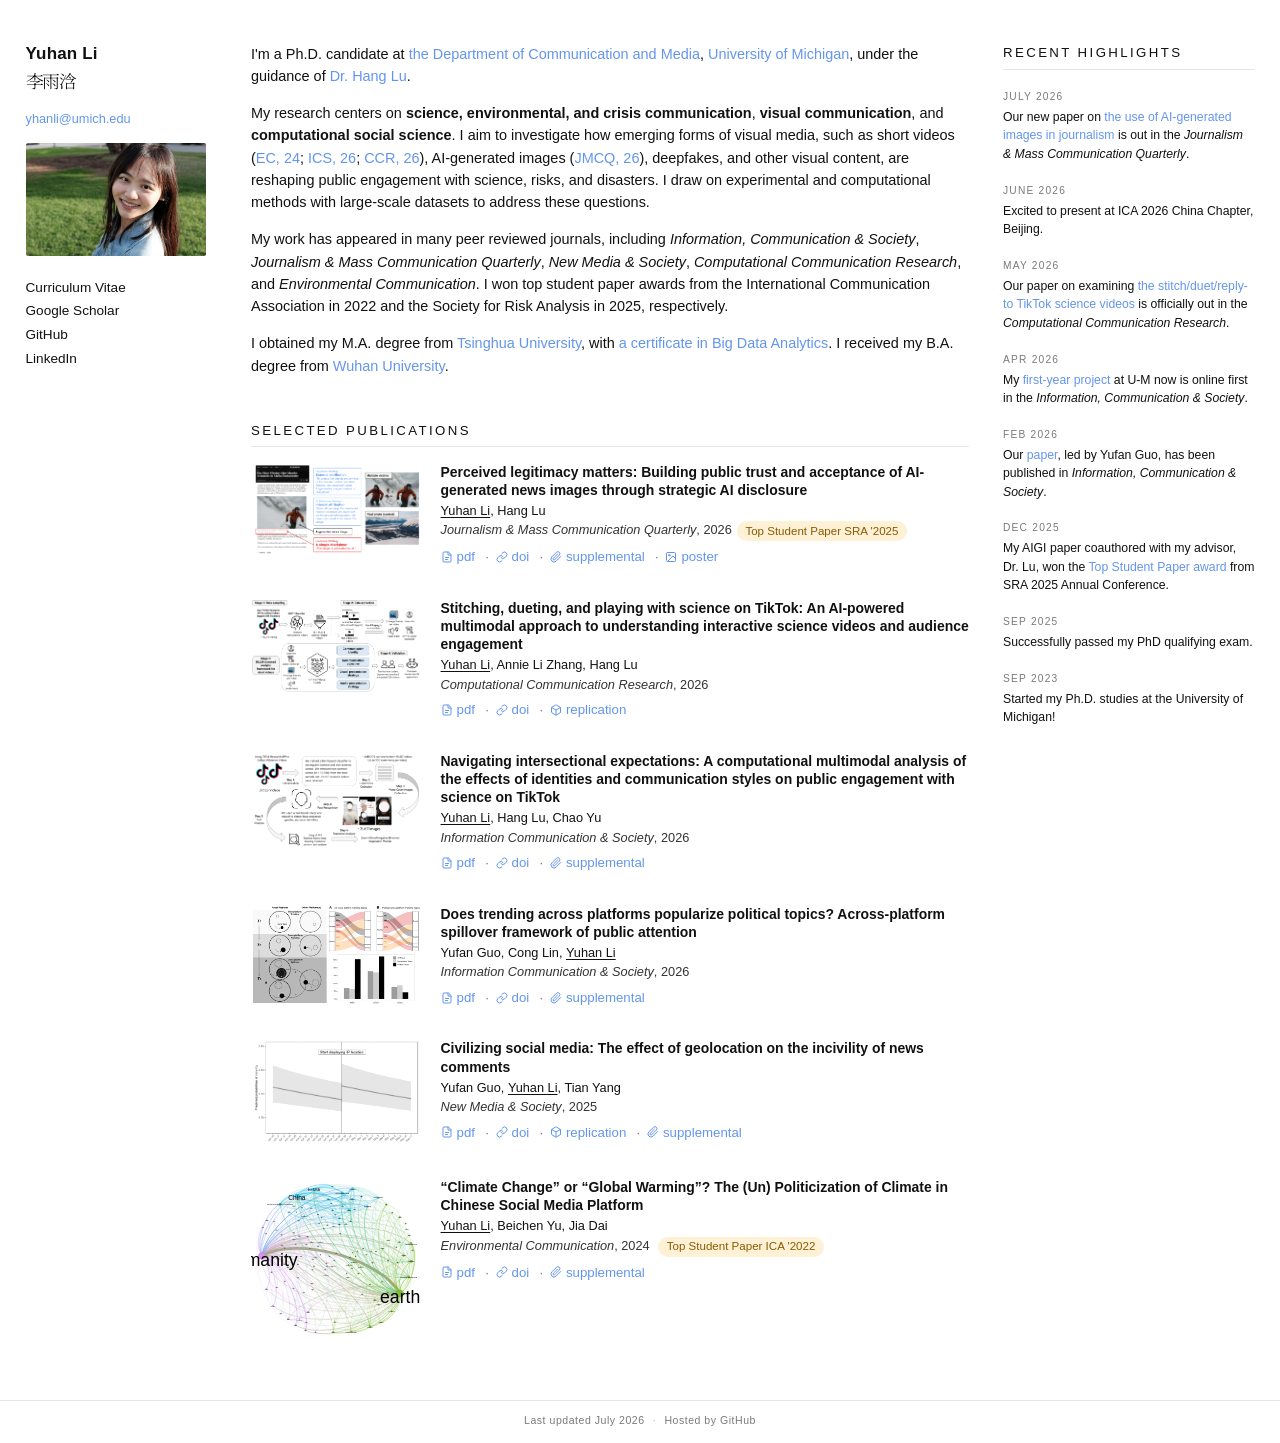
==== commit 329f57fb: "Website update" ====
--- a/index.html
+++ b/index.html
@@ -155,6 +155,7 @@
           <a href="assets/li-lu-2026-perceived-legitimacy-matters-building-public-trust-and-acceptance-of-ai-generated-news-images-through.pdf">pdf</a>
           <a href="https://journals.sagepub.com/doi/abs/10.1177/10776990261462536">doi</a>
           <a href="assets/li-lu-2026-sj-docx-1-jmq-10.1177_10776990261462536.docx">supplemental</a>
+          <a href="assets/AIGI_ica_poster.pdf">poster</a>
         </p>
       </div>
     </article>
--- a/css/style.css
+++ b/css/style.css
@@ -219,9 +219,9 @@
    ============================================ */
 .pub-item {
   display: grid;
-  grid-template-columns: 180px 1fr;
-  gap: 1.25rem;
-  margin-bottom: 1.75rem;
+  grid-template-columns: 170px 1fr;
+  gap: 1.15rem;
+  margin-bottom: 1.9rem;
   align-items: start;
 }
 
@@ -303,15 +303,15 @@
 .pub-body h3 {
   font-size: 0.82rem;
   font-weight: 600;
-  line-height: 1.35;
-  margin-bottom: 0.25rem;
+  line-height: 1.3;
+  margin-bottom: 0.18rem;
   color: var(--ink);
 }
 .pub-authors {
   font-size: 0.75rem;
   color: var(--ink);
-  margin-bottom: 0.15rem;
-  line-height: 1.45;
+  margin-bottom: 0.1rem;
+  line-height: 1.4;
 }
 .pub-authors .me {
   text-decoration: underline;
@@ -322,7 +322,7 @@
 .pub-venue {
   font-size: 0.75rem;
   color: var(--ink-soft);
-  margin-bottom: 0.4rem;
+  margin-bottom: 0.35rem;
 }
 .pub-badge {
   display: inline-block;
@@ -364,6 +364,15 @@
 }
 .pub-links a:first-child::before { content: none; }
 
+/* Small icon before each link's text (abs / bib / doi / pdf / …).
+   Injected by js/main.js based on the link's visible text. */
+.pub-links a svg {
+  width: 12px;
+  height: 12px;
+  margin-right: 0.3em;
+  flex-shrink: 0;
+}
+
 /* ============================================
    Right sidebar — news
    ============================================ */
@@ -441,16 +450,30 @@
     grid-row: 1 / span 3;
   }
   .id-links { grid-column: 2; }
-  .pub-item {
-    grid-template-columns: 130px 1fr;
-    gap: 0.85rem;
-  }
   .sidebar-right {
     margin-top: 1.5rem;
     padding-top: 1.25rem;
     padding-right: 0;
   }
   .section-header { margin-top: 2rem; }
+}
+
+/* ============================================
+   Narrow screens (phones + small tablets + narrow browser windows) —
+   stack publication thumbnail on top of the text
+   for a more readable "card"-style layout.
+   ============================================ */
+@media (max-width: 800px) {
+  .pub-item {
+    grid-template-columns: 1fr;   /* single column: thumb on top, body below */
+    gap: 0.8rem;
+    margin-bottom: 2.2rem;
+  }
+  .pub-thumb {
+    max-width: 170px;   /* keep same width as desktop; just stacks above text */
+  }
+  /* Typography (h3, authors, venue, links, badge) inherits from the base
+     desktop rules — no font-size overrides here on purpose. */
 }
 
 /* Legacy placeholder tint classes — no-op now that images fill the box. */
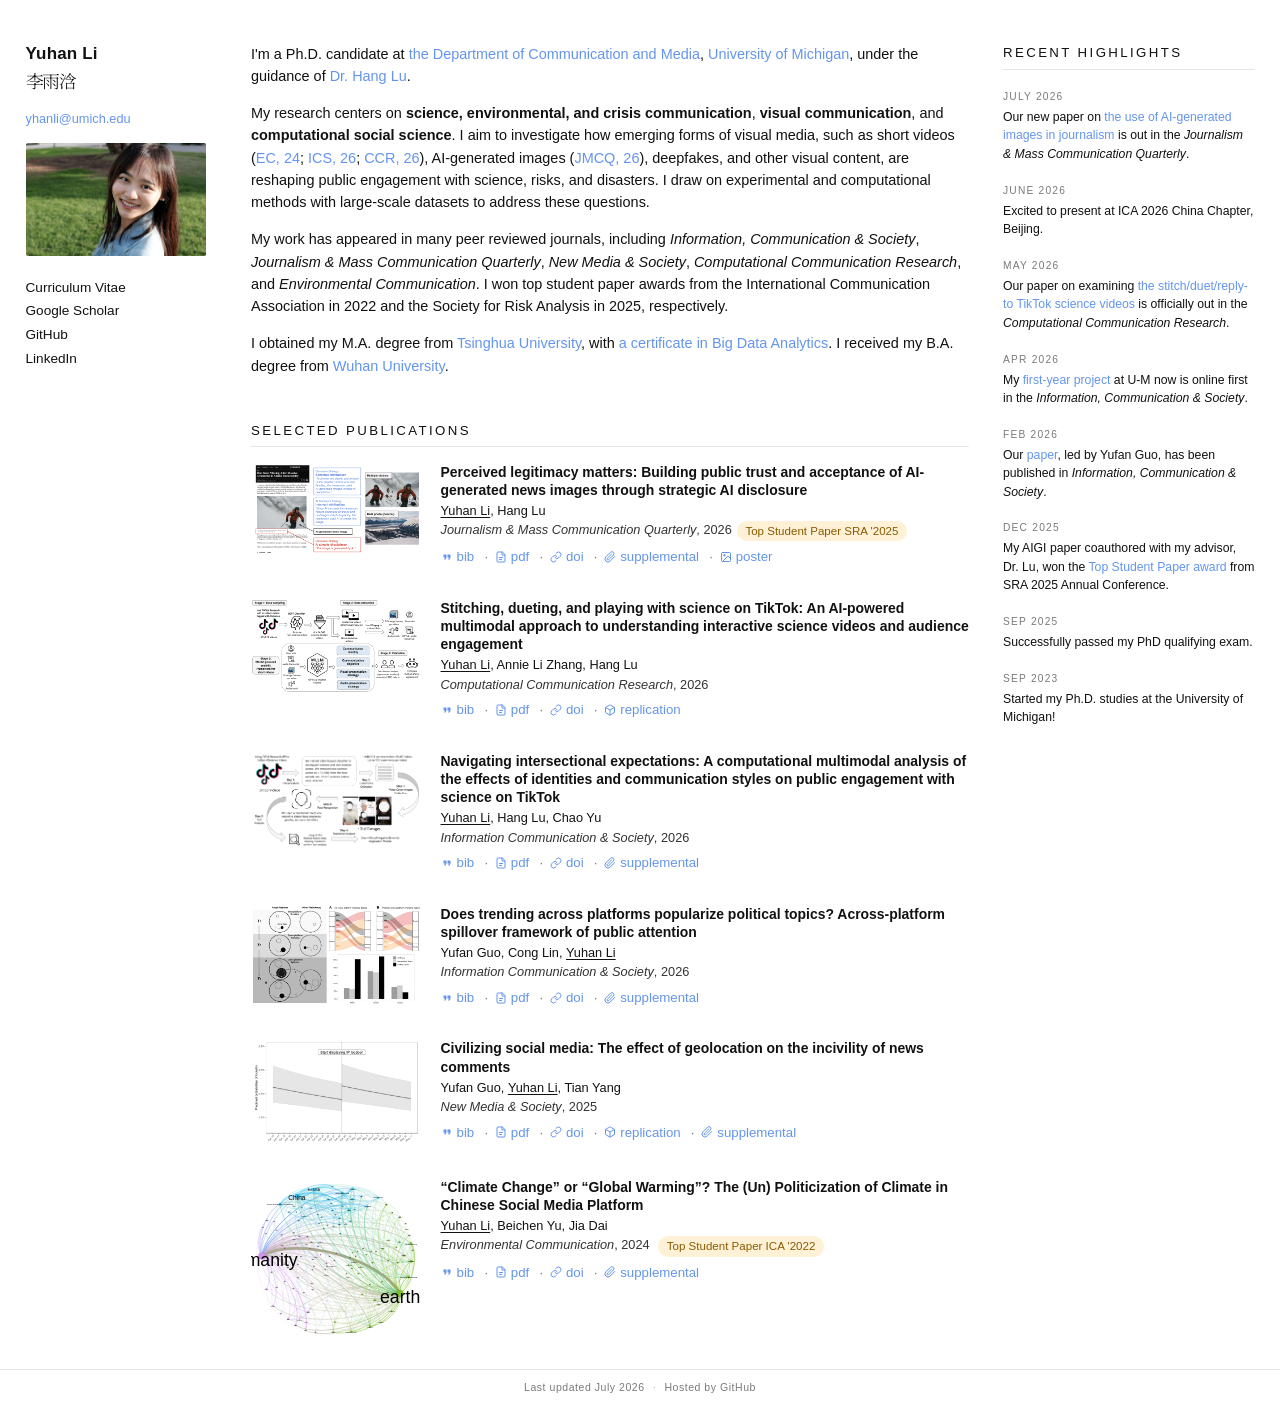
==== commit 74710ddc: "SEO+UX polish" ====
--- a/index.html
+++ b/index.html
@@ -63,6 +63,87 @@
   }
   </script>
 
+  <!-- ===== Structured data: publications as ScholarlyArticle entries.
+                Helps Google Scholar / Bing index each paper. ===== -->
+  <script type="application/ld+json">
+  {
+    "@context": "https://schema.org",
+    "@graph": [
+      {
+        "@type": "ScholarlyArticle",
+        "headline": "Perceived legitimacy matters: Building public trust and acceptance of AI-generated news images through strategic AI disclosure",
+        "author": [
+          { "@type": "Person", "name": "Yuhan Li" },
+          { "@type": "Person", "name": "Hang Lu" }
+        ],
+        "datePublished": "2026",
+        "isPartOf": { "@type": "Periodical", "name": "Journalism & Mass Communication Quarterly" },
+        "sameAs": "https://doi.org/10.1177/10776990261462536"
+      },
+      {
+        "@type": "ScholarlyArticle",
+        "headline": "Stitching, dueting, and playing with science on TikTok: An AI-powered multimodal approach to understanding interactive science videos and audience engagement",
+        "author": [
+          { "@type": "Person", "name": "Yuhan Li" },
+          { "@type": "Person", "name": "Annie Li Zhang" },
+          { "@type": "Person", "name": "Hang Lu" }
+        ],
+        "datePublished": "2026",
+        "isPartOf": { "@type": "Periodical", "name": "Computational Communication Research" },
+        "sameAs": "https://doi.org/10.5117/CCR2026.4.2.LI"
+      },
+      {
+        "@type": "ScholarlyArticle",
+        "headline": "Navigating intersectional expectations: A computational multimodal analysis of the effects of identities and communication styles on public engagement with science on TikTok",
+        "author": [
+          { "@type": "Person", "name": "Yuhan Li" },
+          { "@type": "Person", "name": "Hang Lu" },
+          { "@type": "Person", "name": "Chao Yu" }
+        ],
+        "datePublished": "2026",
+        "isPartOf": { "@type": "Periodical", "name": "Information, Communication & Society" },
+        "sameAs": "https://doi.org/10.1080/1369118X.2026.2659280"
+      },
+      {
+        "@type": "ScholarlyArticle",
+        "headline": "Does trending across platforms popularize political topics? A cross-platform spillover framework of public attention",
+        "author": [
+          { "@type": "Person", "name": "Yufan Guo" },
+          { "@type": "Person", "name": "Cong Lin" },
+          { "@type": "Person", "name": "Yuhan Li" }
+        ],
+        "datePublished": "2026",
+        "isPartOf": { "@type": "Periodical", "name": "Information, Communication & Society" },
+        "sameAs": "https://doi.org/10.1080/1369118X.2026.2633216"
+      },
+      {
+        "@type": "ScholarlyArticle",
+        "headline": "Civilizing social media: The effect of geolocation on the incivility of news comments",
+        "author": [
+          { "@type": "Person", "name": "Yufan Guo" },
+          { "@type": "Person", "name": "Yuhan Li" },
+          { "@type": "Person", "name": "Tian Yang" }
+        ],
+        "datePublished": "2025",
+        "isPartOf": { "@type": "Periodical", "name": "New Media & Society" },
+        "sameAs": "https://doi.org/10.1177/14614448231218989"
+      },
+      {
+        "@type": "ScholarlyArticle",
+        "headline": "\"Climate Change\" or \"Global Warming\"? The (Un)Politicization of climate in Chinese social media platform",
+        "author": [
+          { "@type": "Person", "name": "Yuhan Li" },
+          { "@type": "Person", "name": "Beichen Yu" },
+          { "@type": "Person", "name": "Jia Dai" }
+        ],
+        "datePublished": "2024",
+        "isPartOf": { "@type": "Periodical", "name": "Environmental Communication" },
+        "sameAs": "https://doi.org/10.1080/17524032.2024.2327069"
+      }
+    ]
+  }
+  </script>
+
   <!-- Favicon: shown in browser tabs / bookmarks -->
   <link rel="icon" type="image/png" href="images/favicon.png" />
   <link rel="icon" sizes="32x32" href="images/favicon.png" />
@@ -81,7 +162,7 @@
   <!-- ========== LEFT SIDEBAR: IDENTITY ========== -->
   <aside class="sidebar-left">
     <h1 class="id-name">Yuhan Li</h1>
-    <div class="zh-name" aria-label="李雨浛">李雨浛</div>
+    <div class="zh-name" lang="zh">李雨浛</div>
     <a class="id-email" href="mailto:yhanli@umich.edu">yhanli@umich.edu</a>
 
     <div class="id-photo">
@@ -134,8 +215,7 @@
 
     <article class="pub-item">
       <div class="pub-thumb tint-1">
-        <!-- Replace with: <img src="images/paper1.png" alt="Paper 1 figure" /> -->
-        <img src="images/AIGI.png" alt="AIGI figure" />
+        <img src="images/AIGI.png" alt="Figure summarizing an experiment on how transparent AI disclosure affects perceived legitimacy of AI-generated news images" />
         <span class="pub-link-overlay" aria-hidden="true">
           <svg viewBox="0 0 24 24" aria-hidden="true">
             <circle cx="10.5" cy="10.5" r="6.5" />
@@ -152,6 +232,7 @@
         </p>
         <p class="pub-venue"><i>Journalism & Mass Communication Quarterly</i>, 2026<span class="pub-badge best">Top Student Paper SRA '2025</span></p>
         <p class="pub-links">
+          <a href="#" data-bib="li2026perceived">bib</a>
           <a href="assets/li-lu-2026-perceived-legitimacy-matters-building-public-trust-and-acceptance-of-ai-generated-news-images-through.pdf">pdf</a>
           <a href="https://journals.sagepub.com/doi/abs/10.1177/10776990261462536">doi</a>
           <a href="assets/li-lu-2026-sj-docx-1-jmq-10.1177_10776990261462536.docx">supplemental</a>
@@ -162,7 +243,7 @@
 
         <article class="pub-item">
       <div class="pub-thumb tint-2">
-        <img src="images/CCR_science.png" alt="CCR science figure" />
+        <img src="images/CCR_science.png" alt="Figure illustrating stitch, duet, and reply-to interactions in TikTok science videos and associated audience engagement patterns" />
         <span class="pub-link-overlay" aria-hidden="true">
           <svg viewBox="0 0 24 24" aria-hidden="true">
             <circle cx="10.5" cy="10.5" r="6.5" />
@@ -179,6 +260,7 @@
         </p>
         <p class="pub-venue"><i>Computational Communication Research</i>, 2026</p>
         <p class="pub-links">
+          <a href="#" data-bib="li2026stitching">bib</a>
           <a href="assets/CCR2026.4.2.LI.pdf">pdf</a>
           <a href="https://doi.org/10.5117/CCR2026.4.2.LI">doi</a>
           <a href="https://osf.io/rwz8q/overview">replication</a>
@@ -188,8 +270,7 @@
 
     <article class="pub-item">
       <div class="pub-thumb tint-1">
-        <!-- Replace with: <img src="images/paper1.png" alt="Paper 1 figure" /> -->
-        <img src="images/ICS_identity.png" alt="ICS Identity figure" />
+        <img src="images/ICS_identity.png" alt="Figure showing how TikTok science creators' intersectional identities and communication styles shape public engagement" />
         <span class="pub-link-overlay" aria-hidden="true">
           <svg viewBox="0 0 24 24" aria-hidden="true">
             <circle cx="10.5" cy="10.5" r="6.5" />
@@ -208,7 +289,8 @@
           <i>Information Communication & Society</i>, 2026
         </p>
         <p class="pub-links">
-          <a href="assets/Navigating intersectional expectations  a computational multimodal analysis of the effects of identities and communication styles on public engagement.pdf">pdf</a>
+          <a href="#" data-bib="li2026navigating">bib</a>
+          <a href="assets/li-lu-yu-2026-intersectional-tiktok.pdf">pdf</a>
           <a href="https://www.tandfonline.com/doi/full/10.1080/1369118X.2026.2659280">doi</a>
           <a href="assets/rics_a_2659280_sm1863.docx">supplemental</a>
         </p>
@@ -217,8 +299,7 @@
 
         <article class="pub-item">
       <div class="pub-thumb tint-1">
-        <!-- Replace with: <img src="images/paper1.png" alt="Paper 1 figure" /> -->
-        <img src="images/ICS_attention.png" alt="ICS Attention figure" />
+        <img src="images/ICS_attention.png" alt="Diagram of a cross-platform spillover framework showing how trending political topics propagate public attention across social media platforms" />
         <span class="pub-link-overlay" aria-hidden="true">
           <svg viewBox="0 0 24 24" aria-hidden="true">
             <circle cx="10.5" cy="10.5" r="6.5" />
@@ -237,7 +318,8 @@
           <i>Information Communication & Society</i>, 2026
         </p>
         <p class="pub-links">
-          <a href="assets/Does trending across platforms popularize political topics  A cross-platform spillover framework of public attention.pdf">pdf</a>
+          <a href="#" data-bib="guo2026cross">bib</a>
+          <a href="assets/guo-lin-li-2026-cross-platform-attention.pdf">pdf</a>
           <a href="https://doi.org/10.1080/1369118X.2026.2633216">doi</a>
           <a href="assets/rics_a_2633216_sm5139.docx">supplemental</a>
         </p>
@@ -246,7 +328,7 @@
 
     <article class="pub-item">
       <div class="pub-thumb tint-3">
-        <img src="images/NMS_IP.png" alt="NMS IP figure" />
+        <img src="images/NMS_IP.png" alt="Figure showing how displaying commenters' geolocation on Chinese social media reduces incivility in news comments" />
         <span class="pub-link-overlay" aria-hidden="true">
           <svg viewBox="0 0 24 24" aria-hidden="true">
             <circle cx="10.5" cy="10.5" r="6.5" />
@@ -265,6 +347,7 @@
           <i>New Media & Society</i>, 2025
         </p>
         <p class="pub-links">
+          <a href="#" data-bib="guo2025civilizing">bib</a>
           <a href="assets/guo-et-al-2023-civilizing-social-media-the-effect-of-geolocation-on-the-incivility-of-news-comments.pdf">pdf</a>
           <a href="https://journals.sagepub.com/doi/10.1177/14614448231218989">doi</a>
           <a href="https://osf.io/4qnte/">replication</a>
@@ -275,7 +358,7 @@
 
     <article class="pub-item">
       <div class="pub-thumb tint-4">
-        <img src="images/EC_climate.svg" alt="EC climate figure" />
+        <img src="images/EC_climate.svg" alt="Figure comparing usage of the terms 'climate change' vs 'global warming' on Chinese social media platforms over time" />
         <span class="pub-link-overlay" aria-hidden="true">
           <svg viewBox="0 0 24 24" aria-hidden="true">
             <circle cx="10.5" cy="10.5" r="6.5" />
@@ -292,7 +375,8 @@
         </p>
         <p class="pub-venue"><i>Environmental Communication</i>, 2024 <span class="pub-badge best">Top Student Paper ICA '2022</span></p>
         <p class="pub-links">
-          <a href="assets/Climate Change  or  Global Warming   The  Un Politicization of Climate in Chinese Social Media Platform.pdf">pdf</a>
+          <a href="#" data-bib="li2024climate">bib</a>
+          <a href="assets/li-2024-climate-warming-china.pdf">pdf</a>
           <a href="https://www.tandfonline.com/doi/full/10.1080/17524032.2024.2327069">doi</a>
           <a href="https://www.tandfonline.com/doi/suppl/10.1080/17524032.2024.2327069?scroll=top">supplemental</a>
         </p>
@@ -353,9 +437,15 @@
   <p>
     Last updated <time datetime="2026-07">July 2026</time>
     <span class="dot" aria-hidden="true">·</span>
-    Hosted by GitHub</a>
+    Hosted by GitHub
   </p>
 </footer>
+
+<button id="back-to-top" type="button" aria-label="Back to top" title="Back to top">
+  <svg viewBox="0 0 24 24" fill="none" stroke="currentColor" stroke-width="2" stroke-linecap="round" stroke-linejoin="round" aria-hidden="true">
+    <polyline points="6 15 12 9 18 15"/>
+  </svg>
+</button>
 
 <script src="js/main.js"></script>
 </body>
--- a/css/style.css
+++ b/css/style.css
@@ -80,7 +80,7 @@
 .page {
   max-width: 1400px;
   margin: 0 auto;
-  padding: 2.5rem 1rem 1rem;   /* extra horizontal padding */
+  padding: 2.5rem 1rem 0.75rem;   /* moderate bottom padding above footer */
   display: grid;
   /* middle column is now capped at 720px so there's no dead space
      between the bio and the Recent Highlights column */
@@ -224,6 +224,8 @@
   margin-bottom: 1.9rem;
   align-items: start;
 }
+.pub-item:last-child,
+.news-item:last-child { margin-bottom: 0.5rem; }
 
 .pub-thumb {
   position: relative;
@@ -372,6 +374,11 @@
   margin-right: 0.3em;
   flex-shrink: 0;
 }
+/* Ephemeral "copied!" feedback state on the bib link */
+.pub-links a.is-copied {
+  color: #2f9e44;              /* soft green — signals success */
+  font-weight: 500;
+}
 
 /* ============================================
    Right sidebar — news
@@ -486,8 +493,8 @@
    Site footer — tiny meta line
    ============================================ */
 .site-footer {
-  margin: 0.5rem 0 0;
-  padding: 0.75rem 1rem 0.9rem;
+  margin: 0.35rem 0 0;
+  padding: 0.65rem 1rem 0.85rem;
   border-top: 1px solid var(--line-soft);
   text-align: center;
   color: var(--ink-muted);
@@ -572,3 +579,58 @@
   .lightbox { padding: 1rem; }
   .lightbox-close { top: 0.75rem; right: 0.75rem; }
 }
+
+/* ============================================
+   Back-to-top floating button — appears after scrolling.
+   ============================================ */
+#back-to-top {
+  position: fixed;
+  bottom: 1.25rem;
+  right: 1.25rem;
+  width: 38px;
+  height: 38px;
+  border: 1px solid var(--line-soft);
+  border-radius: 50%;
+  background: rgba(255, 255, 255, 0.9);
+  backdrop-filter: blur(4px);
+  -webkit-backdrop-filter: blur(4px);
+  color: var(--ink-muted);
+  cursor: pointer;
+  display: flex;
+  align-items: center;
+  justify-content: center;
+  padding: 0;
+  opacity: 0;
+  visibility: hidden;
+  transform: translateY(6px);
+  transition: opacity 0.25s ease, visibility 0.25s ease,
+              transform 0.25s ease, color 0.18s ease,
+              border-color 0.18s ease;
+  z-index: 900;
+  box-shadow: 0 2px 8px rgba(0, 0, 0, 0.06);
+}
+#back-to-top.is-visible {
+  opacity: 1;
+  visibility: visible;
+  transform: translateY(0);
+}
+#back-to-top:hover {
+  color: var(--accent);
+  border-color: var(--accent);
+}
+#back-to-top:focus-visible {
+  outline: 2px solid var(--accent);
+  outline-offset: 2px;
+}
+#back-to-top svg {
+  width: 16px;
+  height: 16px;
+}
+@media (max-width: 700px) {
+  #back-to-top {
+    bottom: 1rem;
+    right: 1rem;
+    width: 36px;
+    height: 36px;
+  }
+}
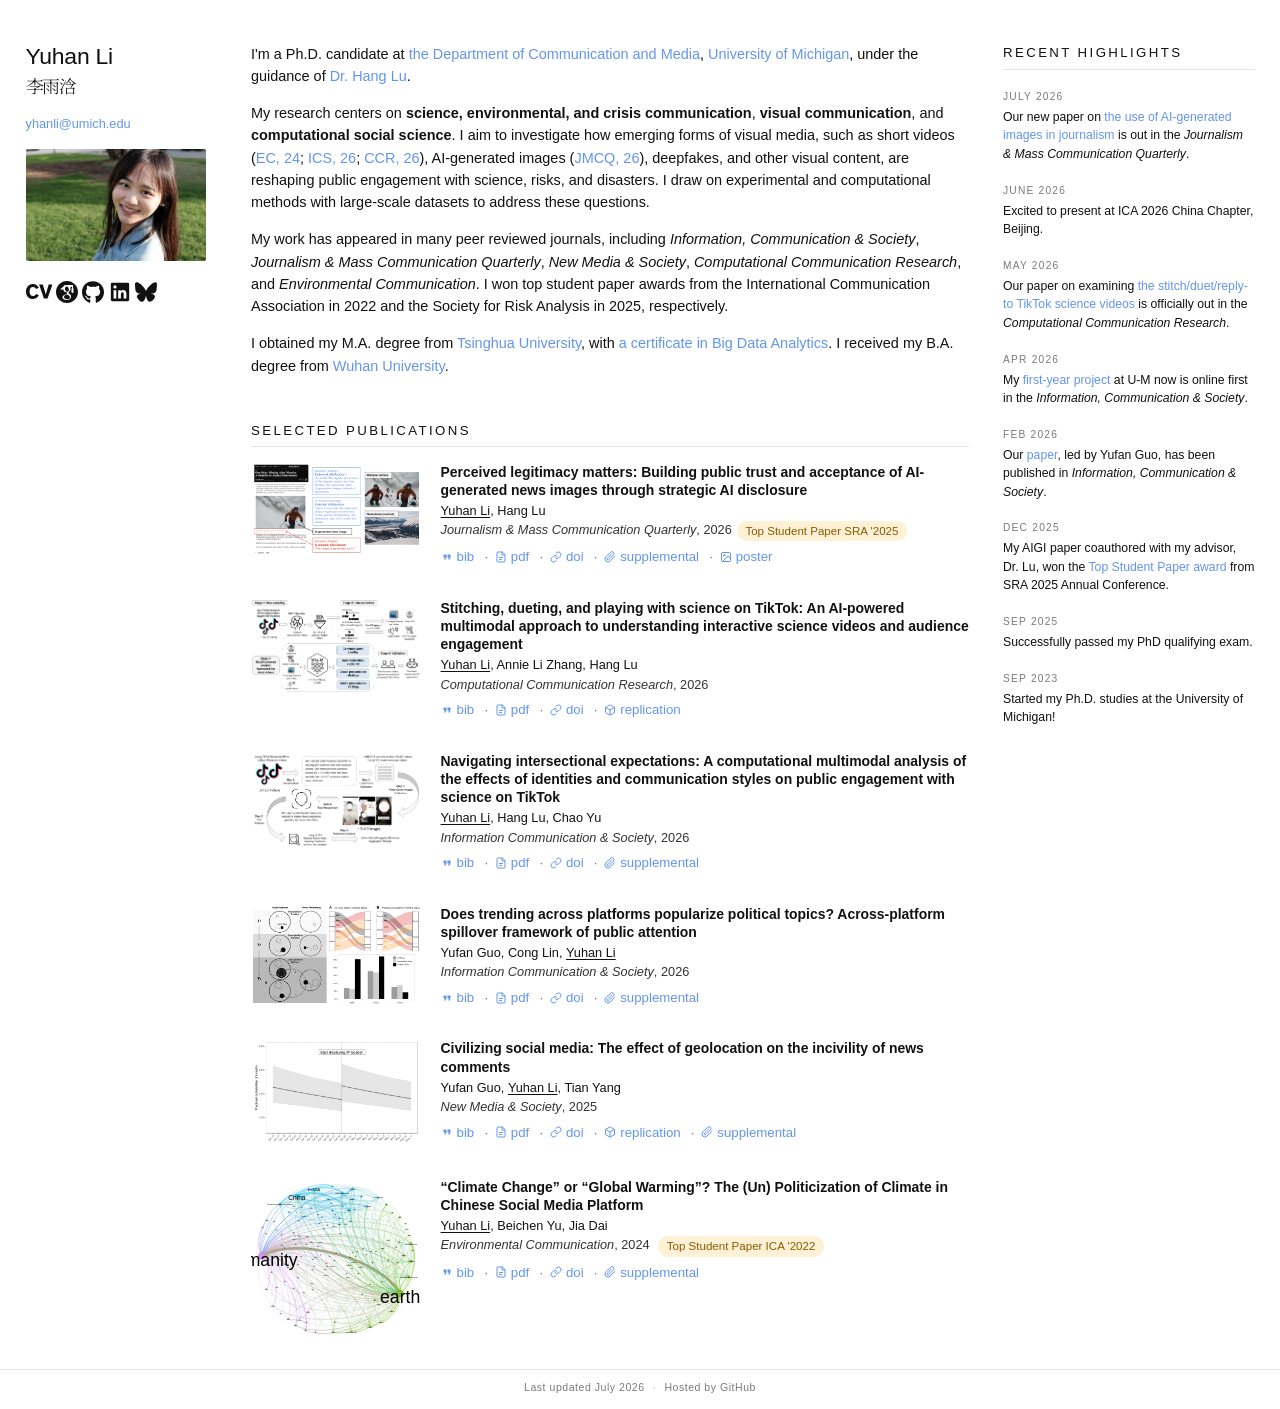
==== commit 705ffef2: "Website update" ====
--- a/index.html
+++ b/index.html
@@ -169,11 +169,22 @@
       <img src="images/portrait.jpg" alt="Yuhan Li" />
     </div>
 
-    <ul class="id-links">
-      <li><a href="assets/YL_CV_July.pdf" target="_blank">Curriculum Vitae</a></li>
-      <li><a href="https://scholar.google.com/citations?user=RsxFXWIAAAAJ&hl=en" target="_blank" rel="noopener">Google Scholar</a></li>
-      <li><a href="https://github.com/YuhanLi1998" target="_blank" rel="noopener">GitHub</a></li>
-      <li><a href="https://www.linkedin.com/in/yuhan-li-8a6a14276/" target="_blank" rel="noopener">LinkedIn</a></li>
+    <ul class="id-links id-icons">
+      <li><a href="assets/YL_CV_July.pdf" target="_blank" aria-label="Curriculum Vitae" title="CV">
+        <svg class="ic-cv" viewBox="8 115.3 496 281.4" fill="currentColor" aria-hidden="true"><path d="M249.18 328.324c-9.788 15.384-19.179 30.434-40.222 45.055c-11.256 7.89-37.164 23.306-73.99 23.306C64.709 396.685 8 345.605 8 255.801c0-78.486 53.345-140.486 128.466-140.486c30.434 0 57.474 10.521 77.387 26.304c18.414 14.65 27.038 29.304 34.563 42.456l-52.58 26.273c-3.762-8.626-8.29-17.649-19.913-27.406c-12.784-10.155-25.54-13.152-36.46-13.152c-42.821 0-65.364 39.825-65.364 84.145c0 58.238 29.7 87.143 65.364 87.143c34.563 0 48.48-24.042 57.474-39.426zm184.194-204.75H504l-92.037 265.22h-67.597l-90.904-265.22h70.625l54.843 188.6z"/></svg>
+      </a></li>
+      <li><a href="https://scholar.google.com/citations?user=RsxFXWIAAAAJ&hl=en" target="_blank" rel="noopener" aria-label="Google Scholar" title="Google Scholar">
+        <svg viewBox="47.64 47.5 500 500" fill="currentColor" aria-hidden="true"><path d="M297.64,47.5c-138.07,0-250,111.93-250,250s111.93,250,250,250,250-111.93,250-250S435.71,47.5,297.64,47.5ZM252.18,138.41h193.18l-11.59,10.01c0,.45.22.9.22,1.35v59.99c6.82,3.86,11.36,11.14,11.36,19.55v68.18c0,12.5-10.23,22.73-22.73,22.73s-22.73-10.23-22.73-22.73v-68.18c0-8.41,4.54-15.69,11.36-19.55v-42.15l-40.79,35c3.98,7.95,6.7,17.61,6.7,29.43,0,30.91-17.27,46.24-34.42,59.88-5.34,5.45-11.61,11.37-11.61,20.57s6.26,14.21,10.81,17.84l14.65,11.7c18.07,15.46,34.45,29.67,34.45,58.42,0,39.21-37.39,78.86-107.84,78.86-59.43,0-88.07-28.75-88.07-59.66,0-15,7.38-36.26,31.58-50.91,25.34-15.79,59.78-17.95,78.3-19.2-5.8-7.5-12.39-15.34-12.39-28.41,0-6.93,2.15-11.13,4.2-16.25-4.55.45-9.09.91-13.18.91-43.18,0-67.84-32.73-68.07-65.12h-77.04l113.64-102.27ZM289.34,175.23c-10.57,0-22.04,5.35-28.63,13.87-6.93,8.64-9.1,19.88-9.1,30.67,0,27.95,16.16,74.31,51.27,74.31,10.34,0,21.35-4.99,27.94-11.7,9.32-9.66,10.23-22.95,10.23-30.34,0-30.11-17.62-76.82-51.71-76.82ZM309.45,361.24c-3.64,0-25.79.79-42.95,6.7-9.09,3.41-35.22,13.31-35.22,42.97s28.18,50.91,72.04,50.91c39.43,0,60.24-19.33,60.24-45.12,0-21.25-13.41-32.5-44.54-55-3.3-.45-5.36-.47-9.57-.47Z"/></svg>
+      </a></li>
+      <li><a href="https://github.com/YuhanLi1998" target="_blank" rel="noopener" aria-label="GitHub" title="GitHub">
+        <svg viewBox="0 -6.2 496 496" fill="currentColor" aria-hidden="true"><path d="M165.9 389.4c0 2-2.3 3.6-5.2 3.6-3.3.3-5.6-1.3-5.6-3.6 0-2 2.3-3.6 5.2-3.6 3-.3 5.6 1.3 5.6 3.6zm-31.1-4.5c-.7 2 1.3 4.3 4.3 4.9 2.6 1 5.6 0 6.2-2 .6-2-1.3-4.3-4.3-5.2-2.6-.7-5.5.3-6.2 2.3zm44.2-1.7c-2.9.7-4.9 2.6-4.6 4.9.3 2 2.9 3.3 5.9 2.6 2.9-.7 4.9-2.6 4.6-4.6-.3-1.9-3-3.2-5.9-2.9zM244.8 0C106.1 0 0 105.3 0 244c0 110.9 69.8 205.8 169.5 239.2 12.8 2.3 17.3-5.6 17.3-12.1 0-6.2-.3-40.4-.3-61.4 0 0-70 15-84.7-29.8 0 0-11.4-29.1-27.8-36.6 0 0-22.9-15.7 1.6-15.4 0 0 24.9 2 38.6 25.8 21.9 38.6 58.6 27.5 72.9 20.9 2.3-16 8.8-27.1 16-33.7-55.9-6.2-112.3-14.3-112.3-110.5 0-27.5 7.6-41.3 23.6-58.9-2.6-6.5-11.1-33.3 2.6-67.9 20.9-6.5 69 27 69 27 20-5.6 41.5-8.5 62.8-8.5 21.3 0 42.8 2.9 62.8 8.5 0 0 48.1-33.6 69-27 13.7 34.7 5.2 61.4 2.6 67.9 16 17.7 25.8 31.5 25.8 58.9 0 96.5-58.9 104.2-114.8 110.5 9.2 7.9 17 22.9 17 46.4 0 33.7-.3 75.4-.3 83.6 0 6.5 4.6 14.4 17.3 12.1C428.2 449.8 496 354.9 496 244 496 105.3 383.5 0 244.8 0zM97.2 344.9c-1.3 1-1 3.3.7 5.2 1.6 1.6 3.9 2.3 5.2 1 1.3-1 1-3.3-.7-5.2-1.6-1.6-3.9-2.3-5.2-1zm-10.8-8.1c-.7 1.3.3 2.9 2.3 3.9 1.6 1 3.6.7 4.3-.7.7-1.3-.3-2.9-2.3-3.9-2-.6-3.6-.3-4.3.7zm32.4 35.6c-1.6 1.3-1 4.3 1.3 6.2 2.3 2.3 5.2 2.6 6.5 1 1.3-1.3.7-4.3-1.3-6.2-2.2-2.3-5.2-2.6-6.5-1zm-11.4-14.7c-1.6 1-1.6 3.6 0 5.9 1.6 2.3 4.3 3.3 5.6 2.3 1.6-1.3 1.6-3.9 0-6.2-1.4-2.3-4-3.3-5.6-2z"/></svg>
+      </a></li>
+      <li><a href="https://www.linkedin.com/in/yuhan-li-8a6a14276/" target="_blank" rel="noopener" aria-label="LinkedIn" title="LinkedIn">
+        <svg viewBox="0 0 24 24" fill="currentColor" aria-hidden="true"><path d="M20.5 2h-17A1.5 1.5 0 0 0 2 3.5v17A1.5 1.5 0 0 0 3.5 22h17a1.5 1.5 0 0 0 1.5-1.5v-17A1.5 1.5 0 0 0 20.5 2zM8 19H5v-9h3zM6.5 8.25A1.75 1.75 0 1 1 8.3 6.5a1.78 1.78 0 0 1-1.8 1.75zM19 19h-3v-4.74c0-1.42-.6-1.93-1.38-1.93A1.74 1.74 0 0 0 13 14.19a.66.66 0 0 0 0 .14V19h-3v-9h2.9v1.3a3.11 3.11 0 0 1 2.7-1.4c1.55 0 3.36.86 3.36 3.66z"/></svg>
+      </a></li>
+      <li><a href="https://bsky.app/profile/yuhanliresearch.bsky.social" target="_blank" rel="noopener" aria-label="Bluesky" title="Bluesky">
+        <svg viewBox="0 0 24 24" fill="currentColor" aria-hidden="true"><path d="M12 10.8c-1.087-2.114-4.046-6.053-6.798-7.995C2.566.944 1.561 1.266.902 1.565.139 1.908 0 3.08 0 3.768c0 .69.378 5.65.624 6.479.815 2.736 3.713 3.66 6.383 3.364.136-.02.275-.039.415-.056-.138.022-.276.04-.415.056-3.912.58-7.387 2.005-2.83 7.078 5.013 5.19 6.87-1.113 7.823-4.308.953 3.195 2.05 9.271 7.733 4.308 4.267-4.308 1.172-6.498-2.74-7.078a8.741 8.741 0 0 1-.415-.056c.14.017.279.036.415.056 2.67.297 5.568-.628 6.383-3.364.246-.828.624-5.79.624-6.478 0-.69-.139-1.861-.902-2.206-.659-.298-1.664-.62-4.3 1.24C16.046 4.748 13.087 8.687 12 10.8z"/></svg>
+      </a></li>
     </ul>
   </aside>
 
--- a/css/style.css
+++ b/css/style.css
@@ -110,10 +110,10 @@
    Left sidebar — identity
    ============================================ */
 .id-name {
-  font-size: 1rem;
-  font-weight: 600;
-  letter-spacing: 0.01em;
-  line-height: 1.25;
+  font-size: 1.35rem;
+  font-weight: 300;          /* Lato Light — matches Saveski-style thin display */
+  letter-spacing: -0.01em;
+  line-height: 1.15;
   color: var(--ink);
   margin-bottom: 0.5rem;
 }
@@ -166,6 +166,39 @@
 .id-links li a { color: var(--ink); }
 .id-links li a:hover { color: var(--accent); text-decoration: none; }
 .id-links .arrow { color: var(--ink-muted); margin-left: 0.15em; }
+
+/* Icon-only variant of id-links (row of monochrome social icons) */
+.id-icons {
+  display: flex;
+  flex-wrap: wrap;
+  gap: 0.25rem;
+  padding: 0;
+  margin: 0.2rem 0 0;
+}
+.id-icons li { display: inline-flex; }
+.id-icons li a {
+  display: inline-flex;
+  align-items: center;
+  justify-content: center;
+  color: var(--ink);
+  transition: color 0.18s ease, transform 0.18s ease;
+}
+.id-icons li a:hover {
+  color: var(--accent);
+  transform: translateY(-1px);
+}
+/* All icons render at the same visible height; width adapts to each icon's
+   natural aspect ratio so they carry the same visual weight in the row. */
+.id-icons li a svg {
+  height: 22px;
+  width: auto;
+  display: block;
+}
+/* CV is a landscape 2:1 text logo — shrink height so its width matches
+   the visual size of the other (square) icons in the row. */
+.id-icons li a svg.ic-cv {
+  height: 15px;
+}
 
 /* ============================================
    Main content
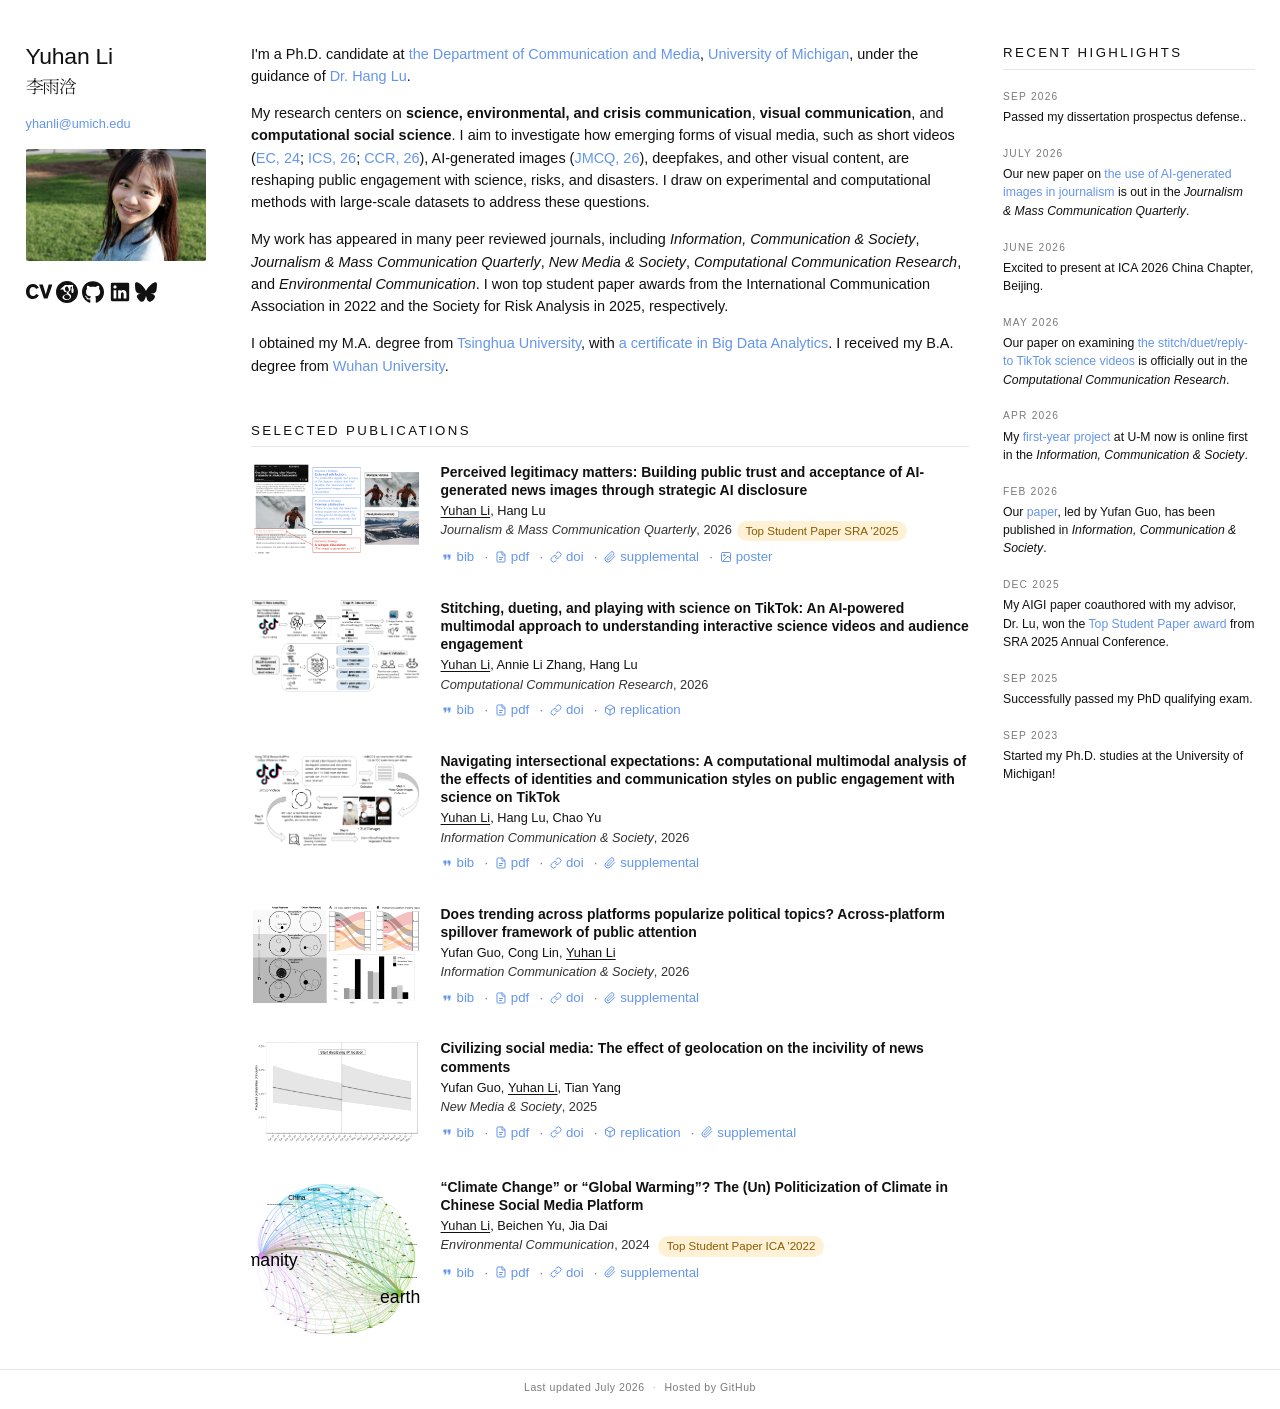
==== commit 351d34de: "Update news in Sep, 2026" ====
--- a/index.html
+++ b/index.html
@@ -170,7 +170,7 @@
     </div>
 
     <ul class="id-links id-icons">
-      <li><a href="assets/YL_CV_July.pdf" target="_blank" aria-label="Curriculum Vitae" title="CV">
+      <li><a href="assets/Yuhan_Li_CV.pdf" target="_blank" aria-label="Curriculum Vitae" title="CV">
         <svg class="ic-cv" viewBox="8 115.3 496 281.4" fill="currentColor" aria-hidden="true"><path d="M249.18 328.324c-9.788 15.384-19.179 30.434-40.222 45.055c-11.256 7.89-37.164 23.306-73.99 23.306C64.709 396.685 8 345.605 8 255.801c0-78.486 53.345-140.486 128.466-140.486c30.434 0 57.474 10.521 77.387 26.304c18.414 14.65 27.038 29.304 34.563 42.456l-52.58 26.273c-3.762-8.626-8.29-17.649-19.913-27.406c-12.784-10.155-25.54-13.152-36.46-13.152c-42.821 0-65.364 39.825-65.364 84.145c0 58.238 29.7 87.143 65.364 87.143c34.563 0 48.48-24.042 57.474-39.426zm184.194-204.75H504l-92.037 265.22h-67.597l-90.904-265.22h70.625l54.843 188.6z"/></svg>
       </a></li>
       <li><a href="https://scholar.google.com/citations?user=RsxFXWIAAAAJ&hl=en" target="_blank" rel="noopener" aria-label="Google Scholar" title="Google Scholar">
@@ -401,6 +401,11 @@
     <h3 class="news-header">Recent Highlights</h3>
 
     <div class="news-item">
+      <p class="news-date">Sep 2026</p>
+      <p>Passed my dissertation prospectus defense.</i>.</p>
+    </div>
+
+    <div class="news-item">
       <p class="news-date">July 2026</p>
       <p>Our new paper on <a href="https://journals.sagepub.com/doi/abs/10.1177/10776990261462536">the use of AI-generated images in journalism</a> is out in the <i>Journalism & Mass Communication Quarterly</i>.</p>
     </div>
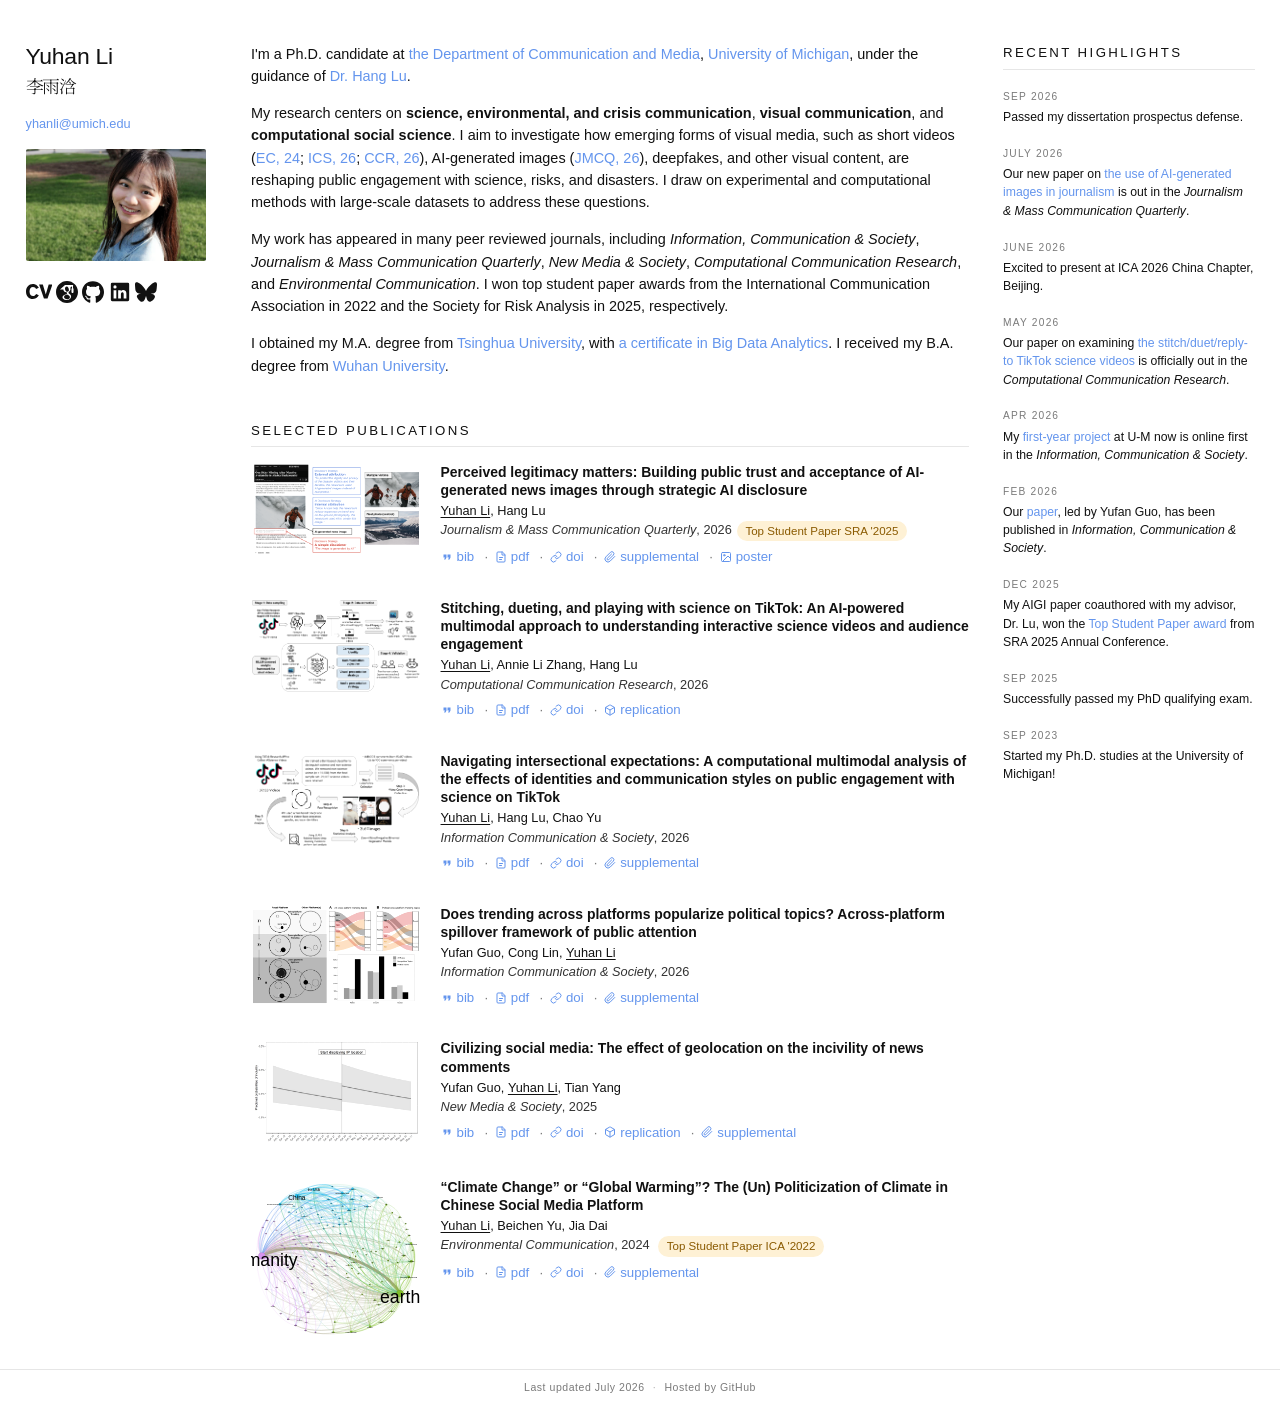
==== commit 9d67de22: "Update index.html" ====
--- a/index.html
+++ b/index.html
@@ -402,7 +402,7 @@
 
     <div class="news-item">
       <p class="news-date">Sep 2026</p>
-      <p>Passed my dissertation prospectus defense.</i>.</p>
+      <p>Passed my dissertation prospectus defense.</p>
     </div>
 
     <div class="news-item">
